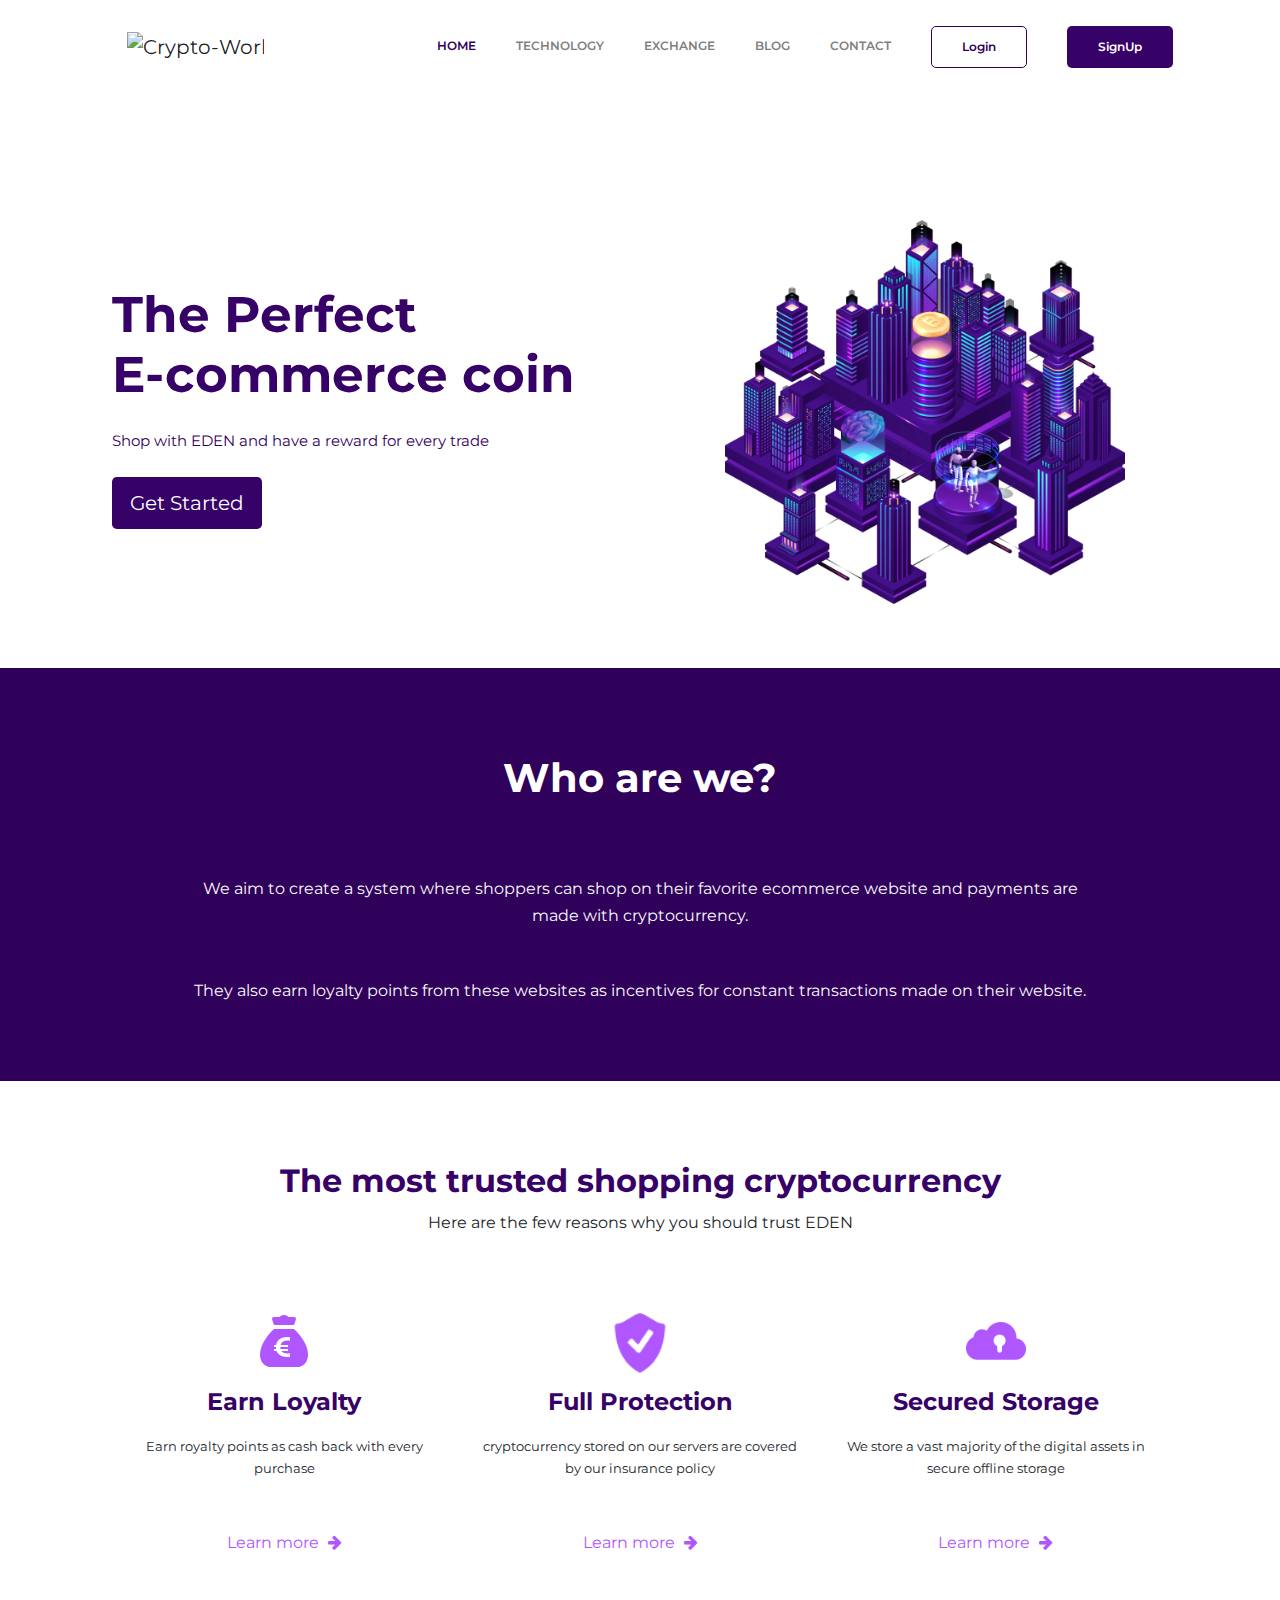
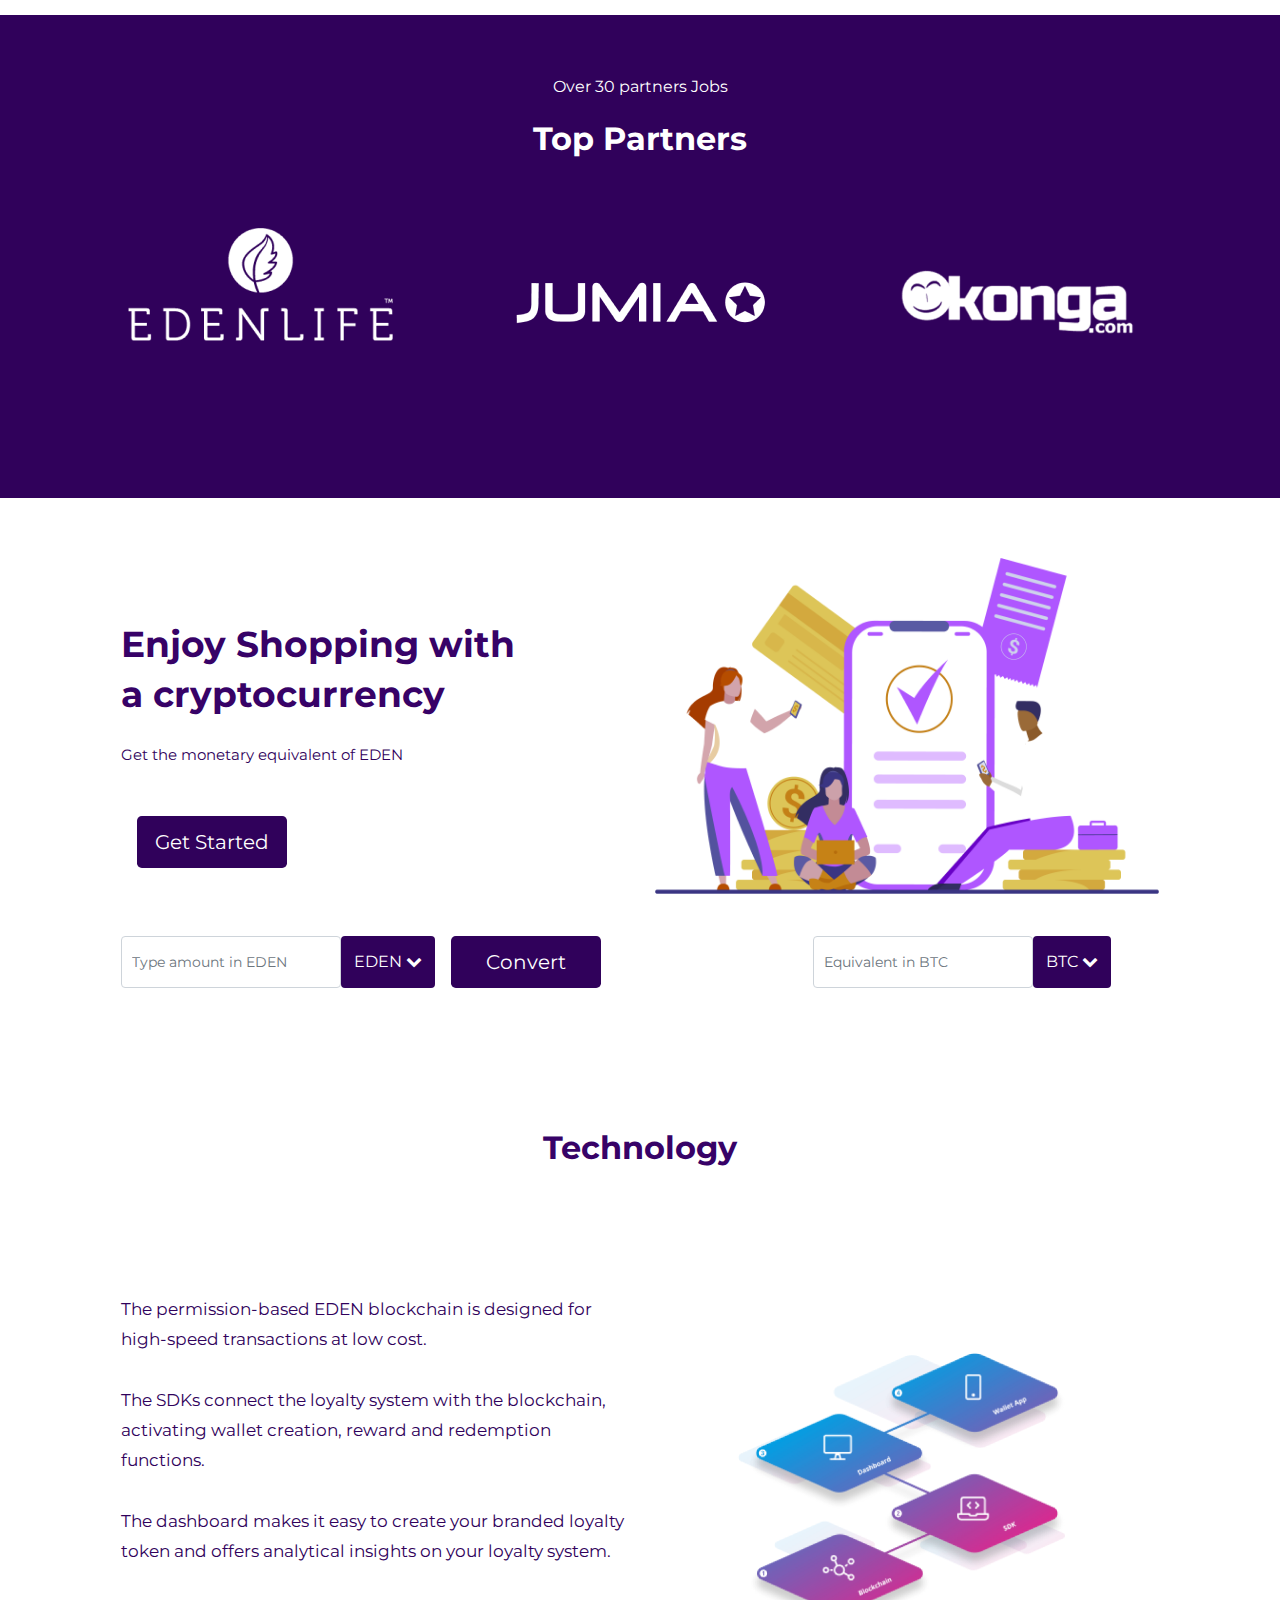
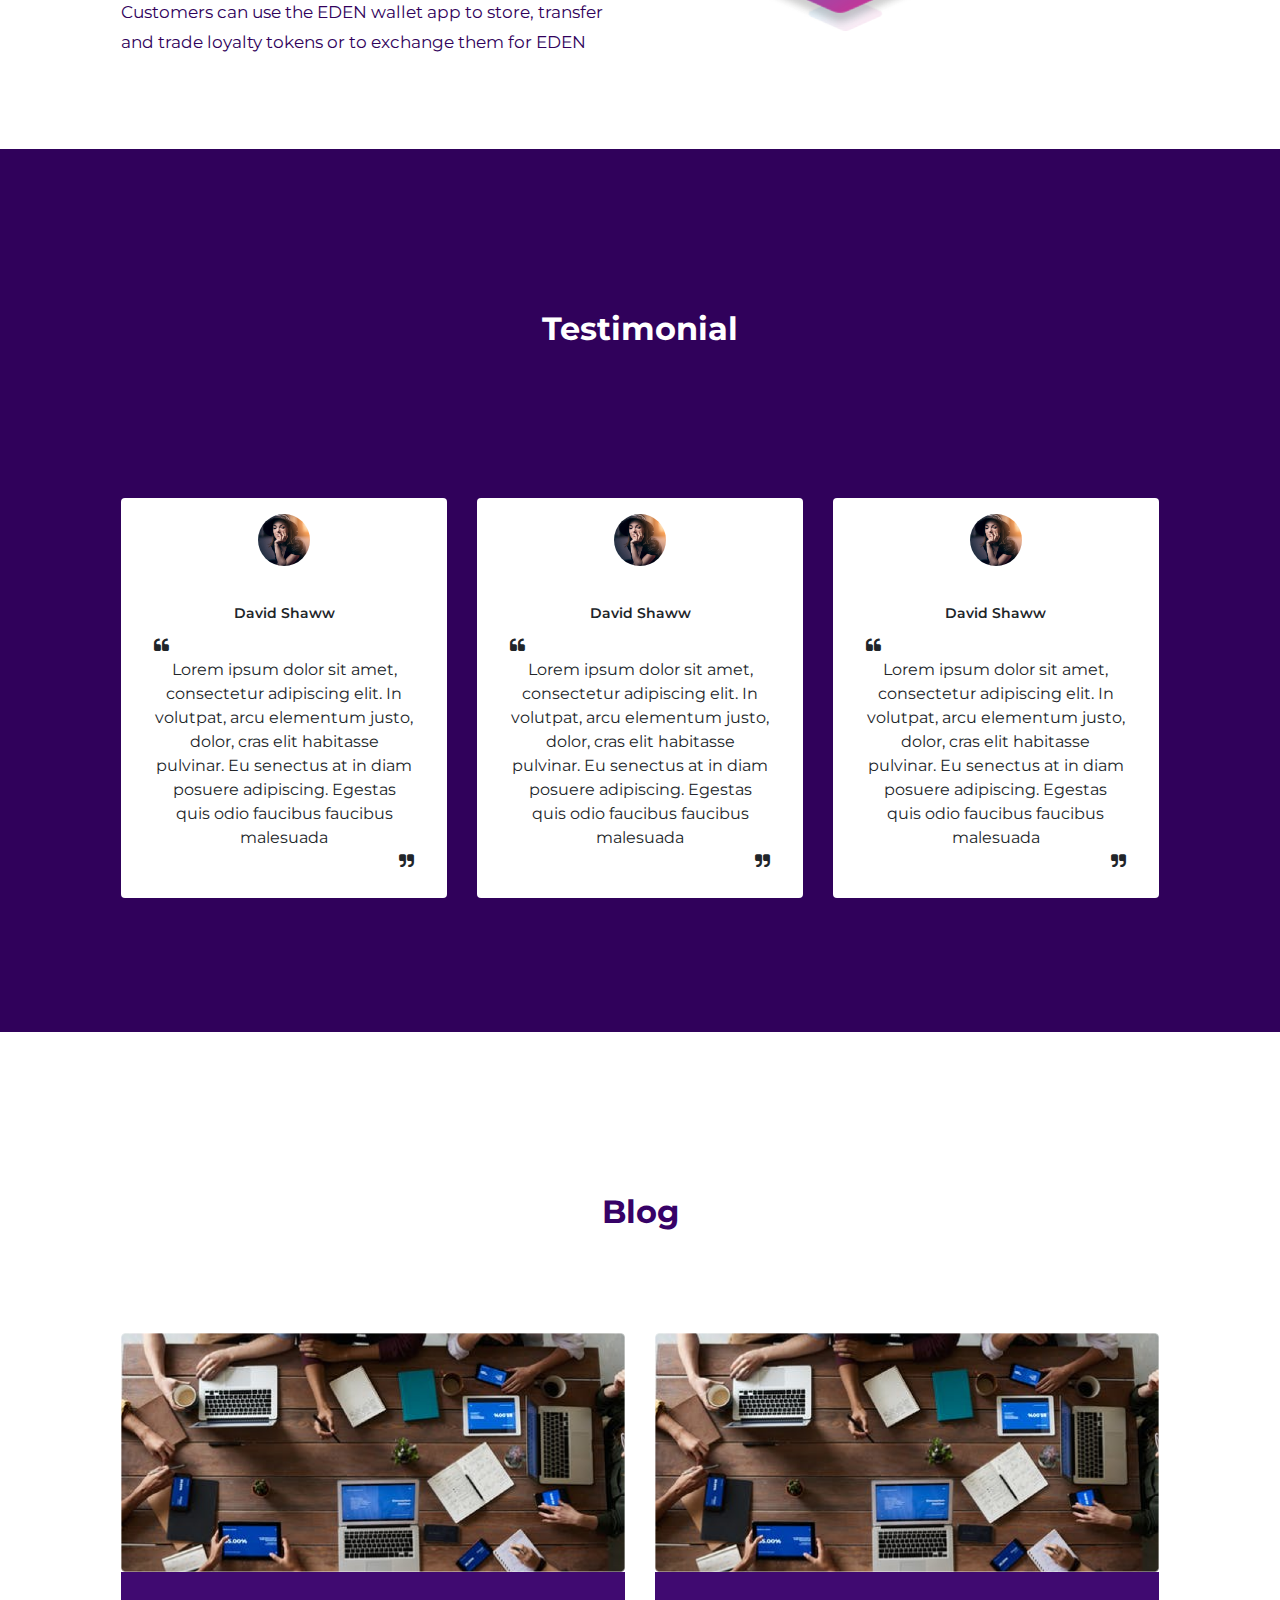
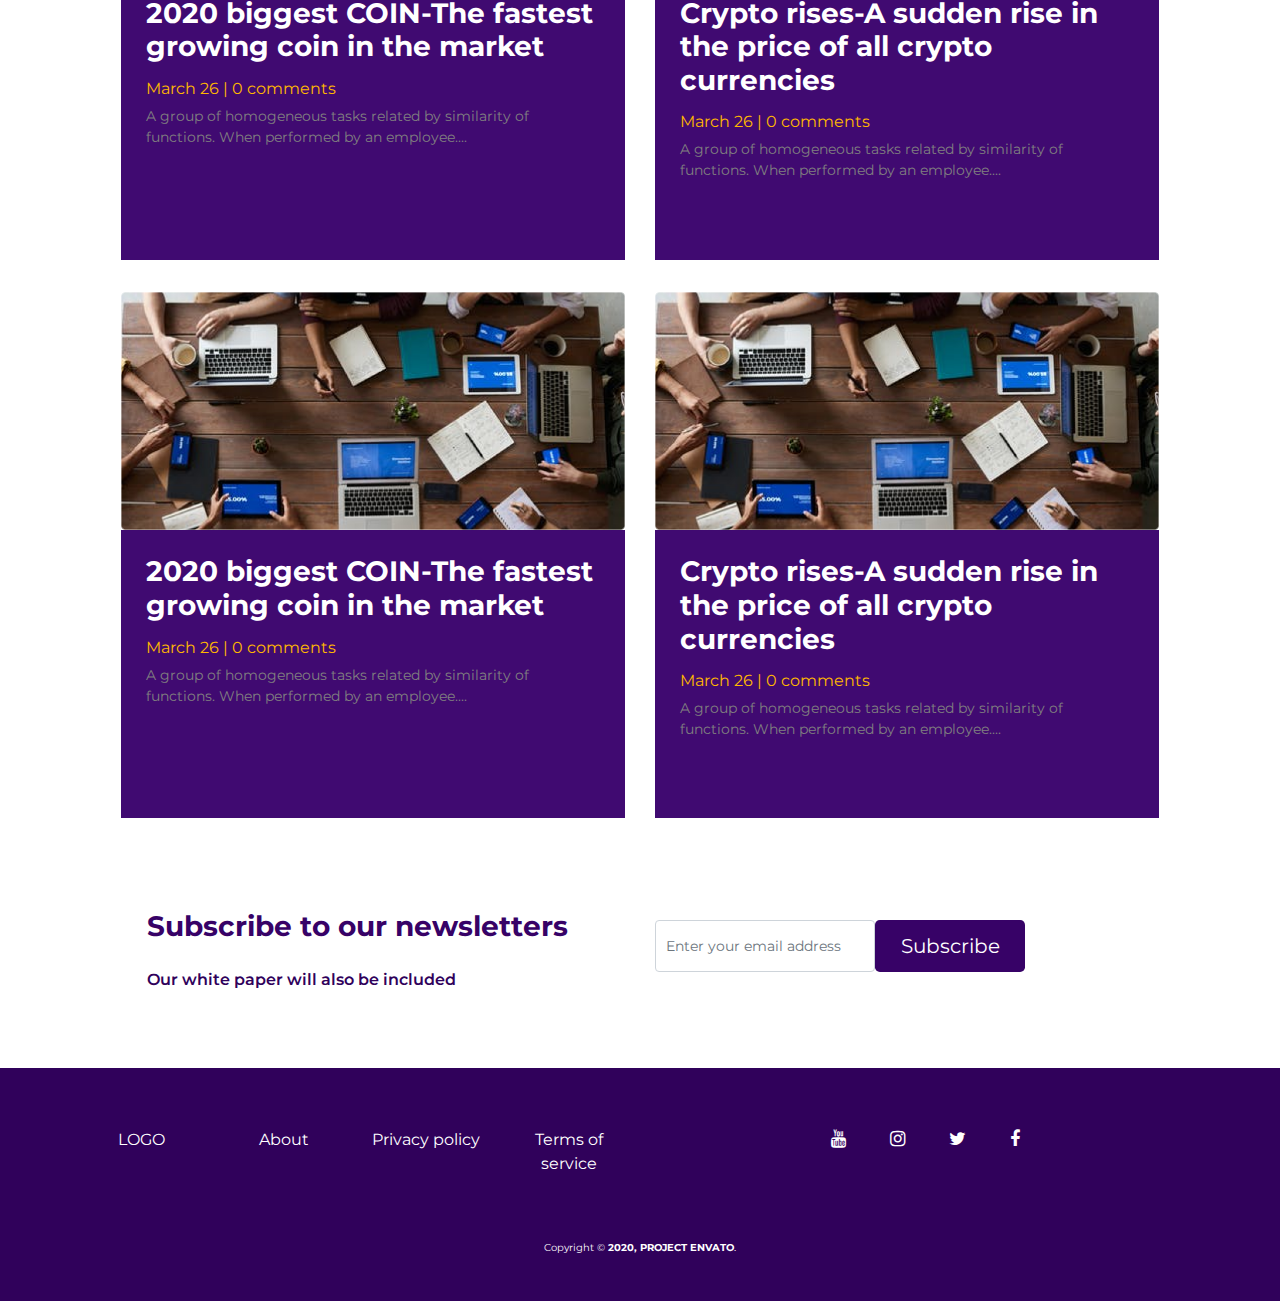
==== index.html @ 87d9cab7 "#landing page added" ====
<!doctype html>
<html class="no-js" lang="">

<head>
    <meta charset="utf-8">
    <title></title>
    <meta name="description" content="">
    <meta name="viewport" content="width=device-width, initial-scale=1">

    <!-- put favicon image in the root folder -->
    <link rel="shortcut icon" href="favicon.ico" type="image/x-icon">

    <!-- fontawesome css link-->
    <link rel="stylesheet" href="https://cdnjs.cloudflare.com/ajax/libs/font-awesome/4.7.0/css/font-awesome.min.css" />

    <link href="https://fonts.googleapis.com/css2?family=Montserrat&display=swap" rel="stylesheet">
    <!-- Boostrap CSS file -->
    <link rel="stylesheet" href="https://stackpath.bootstrapcdn.com/bootstrap/4.5.0/css/bootstrap.min.css">

    <link rel="stylesheet" href="css/landing_page.css">
    <link rel="stylesheet" href="css/normalize.css">
</head>

<body>
    <!--================ Start Header Menu Area =================-->
    <header class="header_area">
        <div class="main_menu">
            <!-- === Navbar section === -->
            <nav class="navbar navbar-expand-lg navbar-light">
                <div class="container">
                    <!-- Brand and toggle get grouped for better mobile display -->
                    <a class="navbar-brand logo_h" href="index.html">
                        <img src="images/Logo.png" alt="Crypto-World">
                    </a>
                    <button class="navbar-toggler" type="button" data-toggle="collapse" data-target="#navbarSupportedContent" aria-controls="navbarSupportedContent" aria-expanded="false" aria-label="Toggle navigation">
                    <span class="icon-bar"></span>
                    <span class="icon-bar"></span>
                    <span class="icon-bar"></span>
                </button>
                    <!-- Collect the nav links, forms, and other content for toggling -->
                    <div class="collapse navbar-collapse offset" id="navbarSupportedContent">
                        <ul class="nav navbar-nav menu_nav ml-auto">
                            <li class="nav-item"><a class="nav-link active" href="index.html">HOME</a></li>
                            <li class="nav-item"><a class="nav-link" href="#">TECHNOLOGY</a></li>
                            <li class="nav-item"><a class="nav-link" href="#">EXCHANGE</a></li>
                            <li class="nav-item"><a class="nav-link" href="#">BLOG</a></li>
                            <li class="nav-item"><a class="nav-link" href="#">CONTACT</a></li>
                            <li class="nav-item"><a href="sign_in.html" class="nav-link btn btn-lg login">Login</a></li>
                            <li class="nav-item"><a href="sign_up.html" class="nav-link btn btn-lg signup">SignUp</a></li>
                        </ul>
                    </div>
                </div>
            </nav>
        </div>
    </header>
    <!--================ End Header Menu Area =================-->

    <!-- Hero Section of the page -->
    <main id="hero">
        <section class="hero_banner_area">
            <div class="banner_inner">
                <div class="container">
                    <div class="row d-flex justify-content-center">
                        <div class="col-md-6 col-sm-12">
                            <div class="banner_content">
                                <h2>
                                    The Perfect<br/> E-commerce coin<br/>
                                </h2>
                                <p>
                                    Shop with EDEN and have a reward for every trade
                                </p>
                                <a class="btn btn-lg primary-btn" href="#">Get Started</a>
                            </div>
                        </div>
                        <div class="col-md-6 col-sm-12">
                            <span class="hero_img"><img src="images/image 1.png" class="img-fluid" alt="Crypto-World"></span>
                        </div>
                    </div>
                </div>
            </div>
        </section>
    </main>

    <!-- About Section of the page -->
    <section class="about-us section_gap">
        <div class="container">
            <div class="row">
                <div class="col-sm-12">
                    <div class="main_title text-center text-light">
                        <h1>Who are we?</h1>
                        <p class="first">We aim to create a system where shoppers can shop on their favorite ecommerce website and payments are made with cryptocurrency.</p>
                        <p>They also earn loyalty points from these websites as incentives for constant transactions made on their website.</p>
                    </div>
                </div>
            </div>
        </div>
    </section>


    <!-- Service Section of the page -->
    <section class="services section_gap">
        <div class="container">
            <div class="row d-flex justify-content-center">
                <div class="col-sm-12">
                    <div class="service_title text-center">
                        <h1>The most trusted shopping cryptocurrency</h1>
                        <p>Here are the few reasons why you should trust EDEN</p>
                    </div>
                </div>
            </div>
            <div class="row text-center">
                <!-- single service -->
                <div class="col-lg-4 col-md-4 col-sm-12">
                    <div class="service-1">
                        <div class="service-thumb">
                            <img class="img-fluid" src="images/icons8_euro_money_60px 1.png" alt="">
                        </div>
                        <div class="service-details">
                            <h4>Earn Loyalty</h4>
                            <p>Earn royalty points as cash back with every purchase</p>
                            <a href="#" class="dt-link">Learn more 
                                <i class="fa fas fa-arrow-right"></i>
                            </a>
                        </div>
                    </div>
                </div>
                <!-- single service -->
                <div class="col-lg-4 col-md-4 col-sm-12">
                    <div class="service-1">
                        <div class="service-thumb">
                            <img class="img-fluid" src="images/icons8_protect_52px 1.png" alt="">
                        </div>
                        <div class="service-details">
                            <h4>Full Protection</h4>
                            <p>cryptocurrency stored on our servers are covered by our insurance policy</p>
                            <a href="#" class="dt-link">Learn more 
                                <i class="fa fas fa-arrow-right"></i>
                            </a>
                        </div>
                    </div>
                </div>
                <!-- single service -->
                <div class="col-lg-4 col-md-4 col-sm-12">
                    <div class="service-1">
                        <div class="service-thumb">
                            <img class="img-fluid" src="images/icons8_secure_cloud_100px 1.png" alt="">
                        </div>
                        <div class="service-details">
                            <h4>Secured Storage</h4>
                            <p>We store a vast majority of the digital assets in secure offline storage</p>
                            <a href="#" class="dt-link">Learn more 
                                <i class="fa fas fa-arrow-right"></i>
                            </a>
                        </div>
                    </div>
                </div>
            </div>
        </div>
    </section>

    <!-- Top partners Section of the page -->
    <section class="top-partners section_gap">
        <div class="container">
            <div class="row d-flex justify-content-center">
                <div class="col-sm-12">
                    <div class="top_partners_title text-center">
                        <p>Over 30 partners Jobs</p>
                        <h1>Top Partners</h1>
                    </div>
                </div>
            </div>
            <div class="row d-flex text-center pt-5">
                <!-- Top partners logo -->
                <div class="col-lg-4 col-md-4 col-sm-12">
                    <div class="top-partners-logo">
                        <div class="partners-thumb">
                            <img class="img-fluid" src="images/eden-life.png" alt="eden-life">
                        </div>
                    </div>
                </div>
                <div class="col-lg-4 col-md-4 col-sm-12">
                    <div class="top-partners-logo jumia">
                        <div class="partners-thumb">
                            <img class="img-fluid" src="images/jumia.png" alt="jumia">
                        </div>
                    </div>
                </div>
                <div class="col-lg-4 col-md-4 col-sm-12 text-center">
                    <div class="top-partners-logo">
                        <div class="partners-thumb">
                            <img class="img-fluid" src="images/konga.png" alt="konga">
                        </div>
                    </div>
                </div>
            </div>
        </div>
    </section>

    <!-- Exchange Section of the page -->
    <section class="exchange section_gap">
        <div class="container">
            <div class="row">
                <div class="col-md-6 col-sm-12">
                    <div class="exchange-info">
                        <h2>
                            Enjoy Shopping with<br/> a cryptocurrency<br/>
                        </h2>
                        <p>
                            Get the monetary equivalent of EDEN
                        </p>
                        <a class="btn btn-lg primary-btn" href="#">Get Started</a>
                    </div>
                </div>
                <div class="col-md-6 col-sm-12">
                    <span class="exchange_img"><img src="images/exchange.png" class="img-fluid" alt="Crypto-World"></span>
                </div>
                <div class="col-sm-12">
                    <form target="_blank" novalidate="true" action="#" method="get" class="form-inline">
                        <div class="d-flex flex-row col-lg-8 col-md-7 col-sm-12">
                            <input class="form-control" name="text" placeholder="Type amount in EDEN" required="required" type="text">
                            <button class="click-btn btn btn-default"><span class="lnr lnr-location" aria-hidden="true"> EDEN
                                <i class="fa fas fas fa-chevron-down"></i>
                            </span></button>
                            <a href="#" class="btn btn-lg primary-btn">Convert </a>
                        </div>
                        <div class="d-flex flex-row col-lg-4 col-md-3 col-sm-12">
                            <input class="form-control" name="text" placeholder="Equivalent in BTC" required="required" type="text">
                            <button class="click-btn btn btn-default"><span class="lnr lnr-location" aria-hidden="true"> BTC
                                <i class="fa fas fas fa-chevron-down"></i>
                            </span></button>
                        </div>
                    </form>
                </div>
            </div>
        </div>
    </section>

    <!-- Technology Section of the page -->
    <section class="technology section_gap">
        <div class="container">
            <div class="row align-items-center justify-content-center">
                <div class="col-sm-12">
                    <div class="text-center text-light">
                        <h1>Technology</h1>
                    </div>
                </div>
                <div class="col-md-6 col-sm-12">
                    <div class="left">
                        <div class="technology-list">
                            <p>The permission-based EDEN blockchain is designed for high-speed transactions at low cost.
                            </p>
                        </div>
                        <div class="technology-list">
                            <p>The SDKs connect the loyalty system with the blockchain, activating wallet creation, reward and redemption functions.
                            </p>
                        </div>
                        <div class="technology-list">
                            <p>The dashboard makes it easy to create your branded loyalty token and offers analytical insights on your loyalty system.
                            </p>
                        </div>
                        <div class="technology-list">
                            <p>Customers can use the EDEN wallet app to store, transfer and trade loyalty tokens or to exchange them for EDEN
                            </p>
                        </div>
                    </div>
                </div>

                <div class="col-md-6 col-sm-12">
                    <div class="right-image">
                        <div class="s-img"><img class="img-fluid" src="images/technology.png" alt=""></div>
                    </div>
                </div>
            </div>
    </section>

    <!-- Testimonial Section of the page -->
    <section class="testimonial section_gap">
        <div class="container">
            <div class="row justify-content-center">
                <div class="col-sm-12">
                    <div class="text-center text-light">
                        <h1>Testimonial</h1>
                    </div>
                </div>
            </div>
            <div class="row justify-content-center">
                <!-- Testimonial -->
                <div class="col-lg-4 col-md-4 col-sm-12">
                    <div class="testimonial-1 rounded">
                        <div class="tes-thumb">
                            <img src="images/testimonial.jpg" class="img-fluid rounded-circle" alt="">
                        </div>
                        <div class="tes-details">
                            <div class="tes-meta text-center">
                                <span>David Shaww</span>
                            </div>
                            <span class="comit"><i class="fa fa-quote-left"></i></span>
                            <p class="text-center">Lorem ipsum dolor sit amet, consectetur adipiscing elit. In volutpat, arcu elementum justo, dolor, cras elit habitasse pulvinar. Eu senectus at in diam posuere adipiscing. Egestas quis odio faucibus faucibus malesuada</p>
                            <span class="comit float-right"><i class="fa fa-quote-right"></i></span>
                        </div>
                    </div>
                </div>
                <!-- Testimonial -->
                <div class="col-lg-4 col-md-4 col-sm-12">
                    <div class="testimonial-1 rounded">
                        <div class="tes-thumb">
                            <img src="images/testimonial.jpg" class="img-fluid rounded-circle" alt="">
                        </div>
                        <div class="tes-details">
                            <div class="tes-meta text-center">
                                <span>David Shaww</span>
                            </div>
                            <span class="comit"><i class="fa fa-quote-left"></i></span>
                            <p class="text-center">Lorem ipsum dolor sit amet, consectetur adipiscing elit. In volutpat, arcu elementum justo, dolor, cras elit habitasse pulvinar. Eu senectus at in diam posuere adipiscing. Egestas quis odio faucibus faucibus malesuada</p>
                            <span class="comit float-right"><i class="fa fa-quote-right"></i></span>
                        </div>
                    </div>
                </div>
                <!-- Testimonial -->
                <div class="col-lg-4 col-md-4 col-sm-12">
                    <div class="testimonial-1 rounded">
                        <div class="tes-thumb">
                            <img src="images/testimonial.jpg" class="img-fluid rounded-circle" alt="">
                        </div>
                        <div class="tes-details">
                            <div class="tes-meta text-center">
                                <span>David Shaww</span>
                            </div>
                            <span class="comit"><i class="fa fa-quote-left"></i></span>
                            <p class="text-center">Lorem ipsum dolor sit amet, consectetur adipiscing elit. In volutpat, arcu elementum justo, dolor, cras elit habitasse pulvinar. Eu senectus at in diam posuere adipiscing. Egestas quis odio faucibus faucibus malesuada</p>
                            <span class="comit float-right"><i class="fa fa-quote-right"></i></span>
                        </div>
                    </div>
                </div>
            </div>
        </div>
    </section>

    <!-- Blog Section of the page -->
    <section class="section_gap blog_area">
        <div class="container">
            <div class="row justify-content-center">
                <div class="col-sm-12">
                    <div class="blog_title text-center">
                        <h1>Blog</h1>
                    </div>
                </div>
            </div>
            <div class="row justify-content-center">
                <!-- single-blog -->
                <div class="col-md-6 col-sm-12">
                    <div class="single-blog">
                        <div class="blog-thumb">
                            <img class="img-fluid" src="images/blog.png" alt="Blog">
                        </div>
                        <div class="blog-details">
                            <h3><a href="#">2020 biggest COIN-The fastest growing coin in the market</a></h3>
                            <div class="blog-meta">
                                <span>March 26 | 0 comments</span>
                            </div>
                            <p>A group of homogeneous tasks related by similarity of functions. When performed by an employee.... </p>
                        </div>
                    </div>
                </div>
                <!-- single-blog -->
                <div class="col-md-6 col-sm-12">
                    <div class="single-blog">
                        <div class="blog-thumb">
                            <img class="img-fluid" src="images/blog.png" alt="">
                        </div>
                        <div class="blog-details">
                            <h3><a href="#">Crypto rises-A sudden rise in the price of all crypto currencies</a></h3>
                            <div class="blog-meta">
                                <span>March 26 | 0 comments</span>
                            </div>
                            <p>A group of homogeneous tasks related by similarity of functions. When performed by an employee.... </p>
                        </div>
                    </div>
                </div>

                <!-- single-blog -->
                <div class="col-md-6 col-sm-12">
                    <div class="single-blog">
                        <div class="blog-thumb">
                            <img class="img-fluid" src="images/blog.png" alt="">
                        </div>
                        <div class="blog-details">
                            <h3><a href="#">2020 biggest COIN-The fastest growing coin in the market</a></h3>
                            <div class="blog-meta">
                                <span>March 26 | 0 comments</span>
                            </div>
                            <p>A group of homogeneous tasks related by similarity of functions. When performed by an employee.... </p>
                        </div>
                    </div>
                </div>
                <!-- single-blog -->
                <div class="col-md-6 col-sm-12">
                    <div class="single-blog">
                        <div class="blog-thumb">
                            <img class="img-fluid" src="images/blog.png" alt="">
                        </div>
                        <div class="blog-details">
                            <h3><a href="#">Crypto rises-A sudden rise in the price of all crypto currencies</a></h3>
                            <div class="blog-meta">
                                <span>March 26 | 0 comments</span>
                            </div>
                            <p>A group of homogeneous tasks related by similarity of functions. When performed by an employee.... </p>
                        </div>
                    </div>
                </div>
            </div>
        </div>
    </section>

    <!-- Newsletter Section of the page -->
    <section class="news-letter">
        <div class="container">
            <div class="row">
                <div class="col-md-6 col-sm-12">
                    <h3>Subscribe to our newsletters</h3>
                    <p class="wh-paper">Our white paper will also be included</p>
                </div>
                <div class="col-md-6 col-sm-12">
                    <form target="_blank" novalidate="true" class="form-inline" action="#" method="get" class="form-inline">
                        <div class="d-flex flex-row form-line col-sm-12">
                            <input class="form-control" name="EMAIL" placeholder="Enter your email address" required="required" type="email">
                            <button class="click-btn btn btn-lg primary-btn"> Subscribe </button>
                        </div>
                    </form>
                </div>
            </div>
        </div>
    </section>

    <!--================  start footer Area =================-->
    <footer class="footer-area">
        <div class="footer_top section_gap">
            <div class="footer_link">
                <div class="container">
                    <div class="row">
                        <div class="col-lg-6 col-md-6 text-center">
                            <div class="row">
                                <div class="col-lg-3 col-md-3 col-sm-3">
                                    <p><a href="#">LOGO</a>
                                        <p>
                                </div>
                                <div class="col-lg-3 col-md-3 col-sm-3">
                                    <p><a href="#">About</a></<p>
                                </div>
                                <div class="col-lg-3 col-md-3 col-sm-3">
                                    <p><a href="#">Privacy policy</a>
                                        <p>
                                </div>
                                <div class="col-lg-3 col-md-3 col-sm-3">
                                    <p><a href="#">Terms of service</a></p>
                                </div>
                            </div>
                        </div>
                        <div class="col-lg-6 col-md-6 text-center">
                            <div class="social-icons">
                                <a href="#"><i class="fa fab fa-youtube"></i></a>
                                <a href="#"><i class="fa fab fa-instagram"></i></a>
                                <a href="#"><i class="fa fab fa-twitter"></i></a>
                                <a href="#"><i class="fa fab fa-facebook"></i></a>
                            </div>
                        </div>
                        <div class="col-sm-12 text-center pt-5">
                            <div class="copyright-box">
                                <p class="copyright">
                                    Copyright &copy; <strong>2020, PROJECT ENVATO</strong>.
                                </p>
                            </div>
                        </div>
                    </div>
                </div>
            </div>
        </div>
    </footer>
    <!--================ End footer Area =================-->

    <!-- Javascript Library -->
    <script src="https://stackpath.bootstrapcdn.com/bootstrap/4.5.0/js/bootstrap.min.js"></script>
    <script src="https://stackpath.bootstrapcdn.com/bootstrap/4.5.0/js/bootstrap.bundle.min.js"></script>

    <!-- jquery File -->
    <script src="https://cdnjs.cloudflare.com/ajax/libs/jquery/3.5.1/jquery.min.js"></script>

    <!-- <script src="js/main.js"></script> -->

</body>

</html>
---- css/landing_page.css ----
/* ==== 
    LANDING PAGE STYLES 
=== */

* {
    margin: 0;
    padding: 0;
}

body {
    font-family: "Montserrat", sans-serif;
}

a {
    text-decoration: none;
    transition: all 0.3s ease-in-out;
}

a:hover,
a:focus {
    text-decoration: none;
    outline: none;
    color: #fff;
}

h1,
h2,
h3,
h4,
h5,
h6 {
    font-weight: 700;
    color: #370267;
}

.section_gap {
    padding: 60px 0;
}


/* ==== BUTTON === */

.primary-btn {
    background: #370267;
    color: #fff;
    width: 150px;
    padding: 10px 0;
}

.signup {
    background: #370267;
    color: #fff;
}


/* ==== NAVBAR === */

.header_area {
    position: relative;
    width: 100%;
    z-index: 999999;
    transition: background 0.4s, all 0.3s linear;
}

.header_area .navbar {
    background: transparent;
    padding-top: 2%;
    border: 0px;
    border-radius: 0px;
}

.header_area .navbar .nav .nav-item {
    margin-right: 40px;
}

.header_area .navbar .nav .nav-item .nav-link {
    font: 600 12px/40px "Montserrat", sans-serif;
    color: #808080;
    padding: 0px;
    display: inline-block;
}

.header_area .navbar .nav .nav-item .nav-link:hover {
    color: #30015b;
}

.header_area .navbar .nav .nav-item a.active {
    color: #30015b;
}

.logo_h {
    padding-left: 20px;
    width: 10%;
    height: 10%;
}

.navbar-brand img {
    width: 100%;
    height: 100%;
}

.header_area .navbar .nav .nav-item:last-child {
    margin: 0;
}

.header_area .navbar .nav .nav-item .nav-link:after {
    display: none;
}

.navbar .container {
    padding-left: 3%;
    padding-right: 3%;
}

.header_area .navbar .nav-item .btn {
    border-radius: 5px;
    padding: 0 30px !important;
    color: #fff !important;
}

.header_area .navbar .nav-item .login {
    background-color: #fff;
    border: 1px solid #30015b;
    color: #30015b !important;
}


/* ==== HERO SECTION ===== */

.hero_banner_area {
    margin-top: 5%;
    padding: 5% 0;
}

.banner_content {
    padding-top: 15%;
    padding-left: 5%;
}

.banner_content h2 {
    font-size: 50px;
    line-height: 60px;
}

.banner_content p {
    color: #30015b;
    font-size: 15px;
    max-width: 500px;
    margin: 25px 0;
}

.hero_img {
    padding-top: 3%;
    display: block;
    width: 400px;
    height: 400px;
    margin: auto;
}

.hero_img img {
    width: 100%;
    height: 100%;
}


/* ==== ABOUT US SECTION ===== */

.about-us {
    background-color: #30015b;
    padding-left: 13%;
    padding-right: 13%;
}

.about-us .main_title h1 {
    color: #fff;
    font-size: 40px;
    padding-bottom: 5%;
}

.about-us p {
    font-size: 16px;
    line-height: 1.7;
}

.about-us .first {
    margin-bottom: 3rem !important;
}


/* ==== SERVICE SECTION ===== */

.services .container {
    padding: 0 4%;
}

.service_title {
    padding-bottom: 6%;
}

.service_title h1 {
    margin-bottom: 1%;
}

.service-details h4 {
    padding-bottom: 10px;
}

.service-thumb {
    margin-bottom: 15px;
}

.service-details p {
    font-size: 13px;
    line-height: 1.7;
    padding-bottom: 5%;
    height: 5rem;
}

.dt-link {
    color: #af56ff;
}

.fa-arrow-right {
    padding-left: 5px;
}


/* ==== TOP PARTNERS SECTION ===== */

.top-partners {
    background-color: #30015b;
    padding-bottom: 10%;
}

.top-partners p,
.top-partners h1 {
    color: #fff !important;
}

.jumia {
    margin-top: 3rem;
}


/* ==== EXCHANGE INFO SECTION ===== */

.exchange .container {
    padding: 0 4%;
}

.exchange-info {
    padding-top: 12%;
}

.exchange-info h2 {
    font-size: 36px;
    line-height: 50px;
}

.exchange-info p {
    color: #30015b;
    font-size: 15px;
    padding-bottom: 5%;
    margin: 25px 0;
}

.exchange-rate {
    margin-top: 10%;
}

.form-control {
    padding: 10px;
    font-size: 14px;
}

.exchange .d-flex {
    padding: 0;
    padding-top: 2rem;
}

.exchange .btn {
    color: #fff;
    background: #30015b;
}

.exchange .primary-btn {
    margin-left: 1rem;
    margin-right: 1rem;
}

.form-control {
    padding: 25px 10px;
}


/* ==== TECHNOLOGY SECTION ===== */

.technology h1 {
    font-weight: bold;
    padding-bottom: 5rem;
}

.technology .container {
    padding: 0 4%;
}

.technology .left {
    padding-top: 5%;
}

.technology .technology-list {
    padding-bottom: 3%;
    color: #30015b;
    font-size: 17px;
    line-height: 30px;
}

.s-img {
    padding-top: 5%;
    width: 70%;
    height: 70%;
    margin: auto;
}


/* ==== TESTIMONIAL SECTION ===== */

.testimonial {
    background-color: #30015b;
}

.testimonial .container {
    padding: 0 4% 5%;
}

.testimonial h1 {
    color: #fff;
    padding-top: 5rem;
    padding-bottom: 8rem;
}

.testimonial-1 {
    background-color: #fff;
    height: 25rem;
    padding: 5% 10%;
    margin-bottom: 3%;
}

.testimonial-1 .tes-details .tes-meta {
    font-weight: 600;
    font-size: 14px;
    margin-bottom: 10px;
}

.testimonial-1 .tes-thumb {
    width: 20%;
    height: 20%;
    margin: auto;
    display: block;
    margin-bottom: 6%;
}

.tes-details p {
    margin: 0;
}


/* ====BLOG SECTION ===== */

.blog_area h1 {
    font-weight: bold;
    padding-top: 5rem;
    padding-bottom: 5rem;
}

.blog_area .container {
    padding: 0 4%;
}

.blog_area .col-md-6 {
    margin-bottom: 3%;
}

.single-blog .blog-details {
    height: 18rem;
    background-color: #400a71;
}

.blog-details h3 a {
    color: #fff;
}

.blog-meta {
    padding: 5px 0;
    color: #ffb800;
}

.blog-details {
    padding: 5%;
}

.blog-details p {
    color: #808080;
    font-size: 14px;
}


/* ====NEWSLETTER SECTION ===== */

.wh-paper {
    color: #30015b;
    font-weight: 600;
    padding-top: 1rem;
}

.news-letter .container {
    padding: 0 6%;
}

.news-letter .primary-btn {
    padding: 10px;
}

.d-flex {
    padding: 0;
}

.form-inline {
    padding-top: 10px;
}


/* ====footer SECTION ===== */

.footer_top {
    margin-top: 60px;
    background-color: #30015b;
    padding-bottom: 30px !important;
}

.footer_link {
    color: #fff;
}

.footer_link p a {
    color: #fff;
}

.footer_link .social-icons a:not(:last-child) {
    padding-right: 40px;
}

.footer_link .social-icons a i {
    color: #fff;
    font-size: 18px;
}

.footer_link .social-icons a i:hover {
    color: #f13d80;
}

.footer_link a:hover {
    color: #f13d80;
}

.copyright {
    font-size: 10px;
}


/* MEDIA QUERIES */

@media (min-width: 768px) and (max-width: 987px) {
    .banner_content {
        padding: 0;
        text-align: center;
        margin-bottom: 2rem;
    }
    .banner_content h2 {
        padding-top: 1rem;
        font-size: 36px;
        line-height: 40px;
    }
    .hero_img {
        padding: 0;
        display: block;
        width: 300px;
        height: 300px;
        margin: auto;
    }
    .testimonial h1 {
        padding: 3rem 0 5rem;
    }
    .exchange-info h2 {
        font-size: 29px;
        line-height: 40px;
    }
    .service-details p {
        padding: 0;
        height: 5rem;
    }
    .container {
        padding: 0 !important;
    }
    .service-thumb {
        margin-top: 10px;
    }
    .news-letter h3 {
        font-size: 20px;
    }
    .s-img {
        padding: 0;
        width: 100%;
        height: 100%;
    }
}

@media (max-width: 767px) {
    .section_gap {
        padding: 50px 0;
    }
    .banner_content h2,
    .about-us .main_title h1,
    .technology h2,
    .service_title h1,
    .top-partners h1,
    .exchange-info h2 {
        font-size: 25px;
    }
    .banner_content {
        padding-top: 0;
    }
    .exchange-info {
        padding-top: 0;
        padding-bottom: 15px;
    }
    .exchange-info p {
        margin: 0;
    }
    .about-us p {
        font-size: 14px;
        line-height: 1.7;
    }
    .exchange-info,
    .banner_content {
        text-align: center;
    }
    .technology .left {
        padding: 0 10px;
    }
    .technology h1 {
        padding-bottom: 2.5rem;
    }
    .technology-list p {
        text-align: center;
    }
    .news-letter .primary-btn {
        margin-left: 0.7rem;
    }
    .right-image {
        display: none;
    }
    .service-details p {
        padding: 0;
        height: 3rem;
    }
    .single-blog {
        padding: 0 10px;
    }
    .testimonial-1 .tes-details .tes-meta {
        padding-top: 1rem;
    }
    .testimonial h1 {
        padding: 0;
        padding-bottom: 3rem;
    }
    .blog_area h1 {
        padding: 3rem 0;
    }
    .news-letter {
        text-align: center;
    }
    .social-icons {
        padding-top: 1.5rem;
    }
}

@media (max-width: 450px) {
    .hero_img {
        display: none;
    }
    .banner_content {
        margin-bottom: 2rem;
    }
}
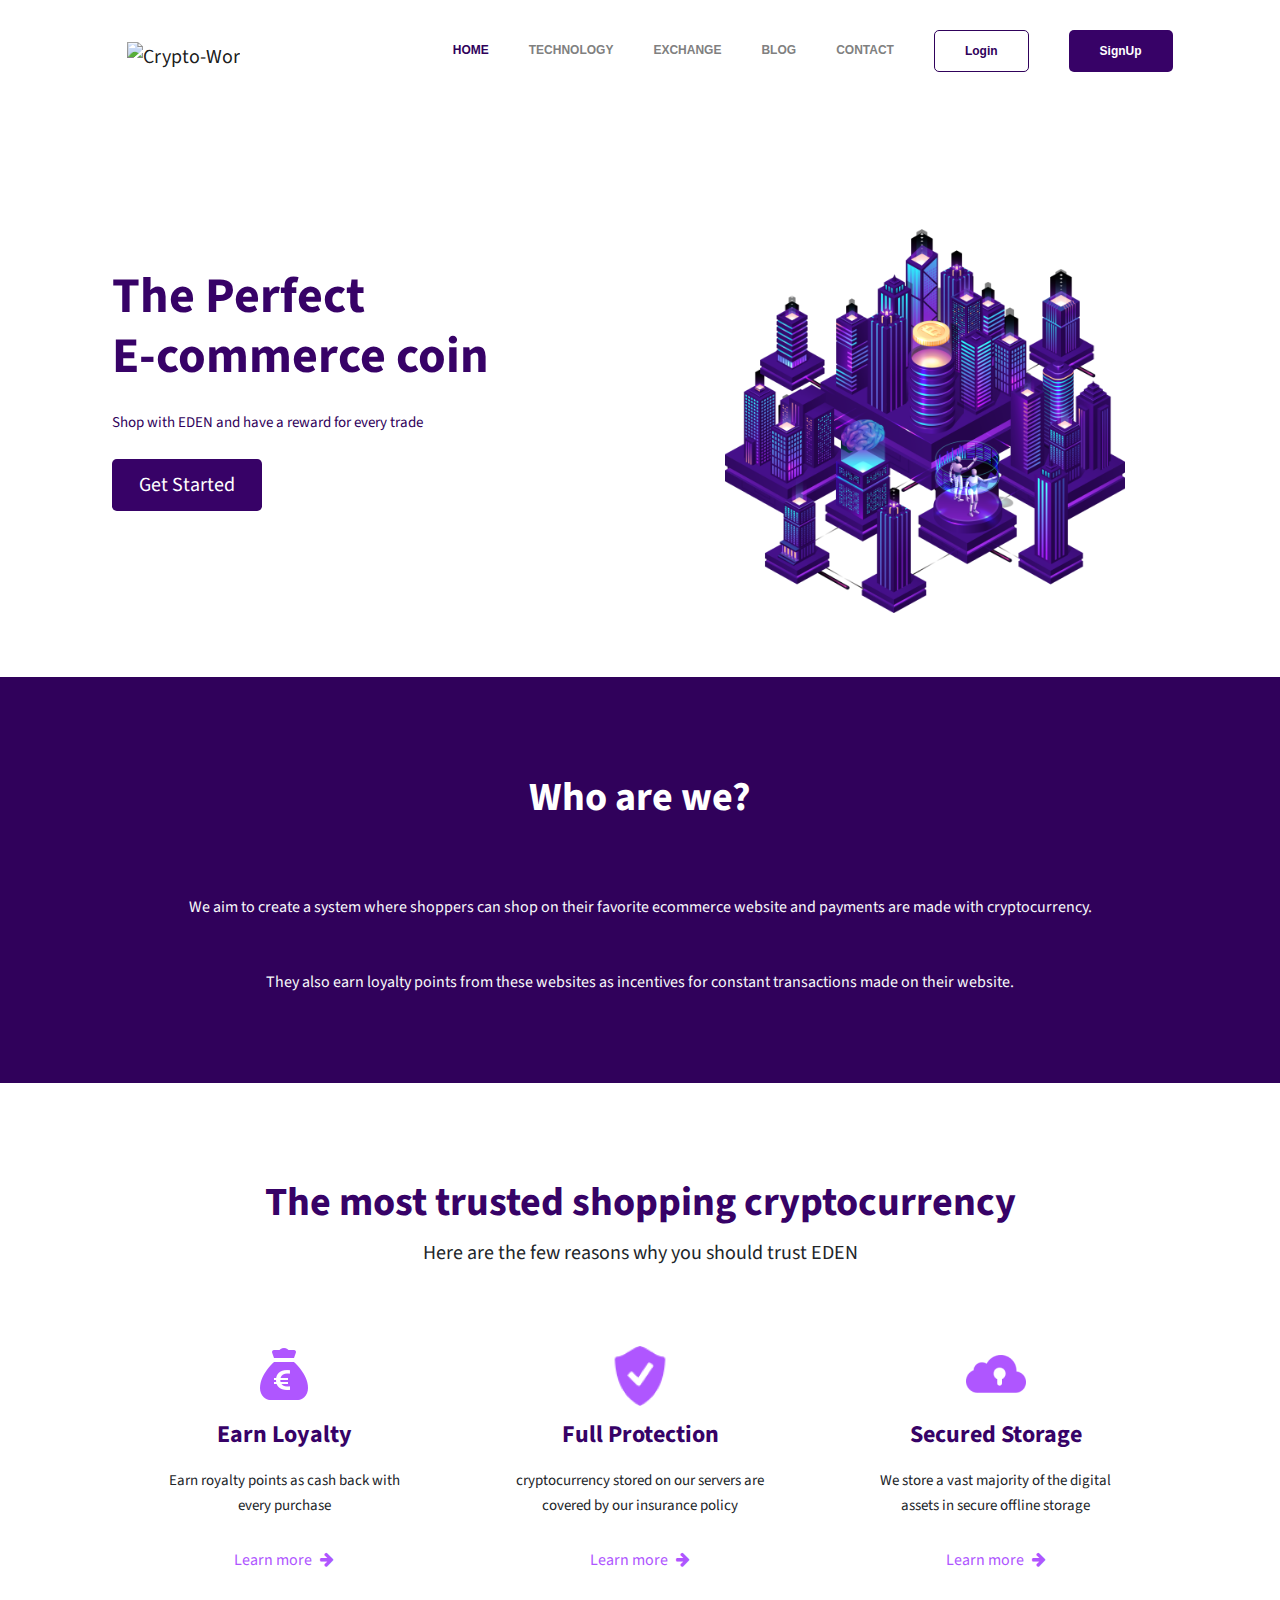
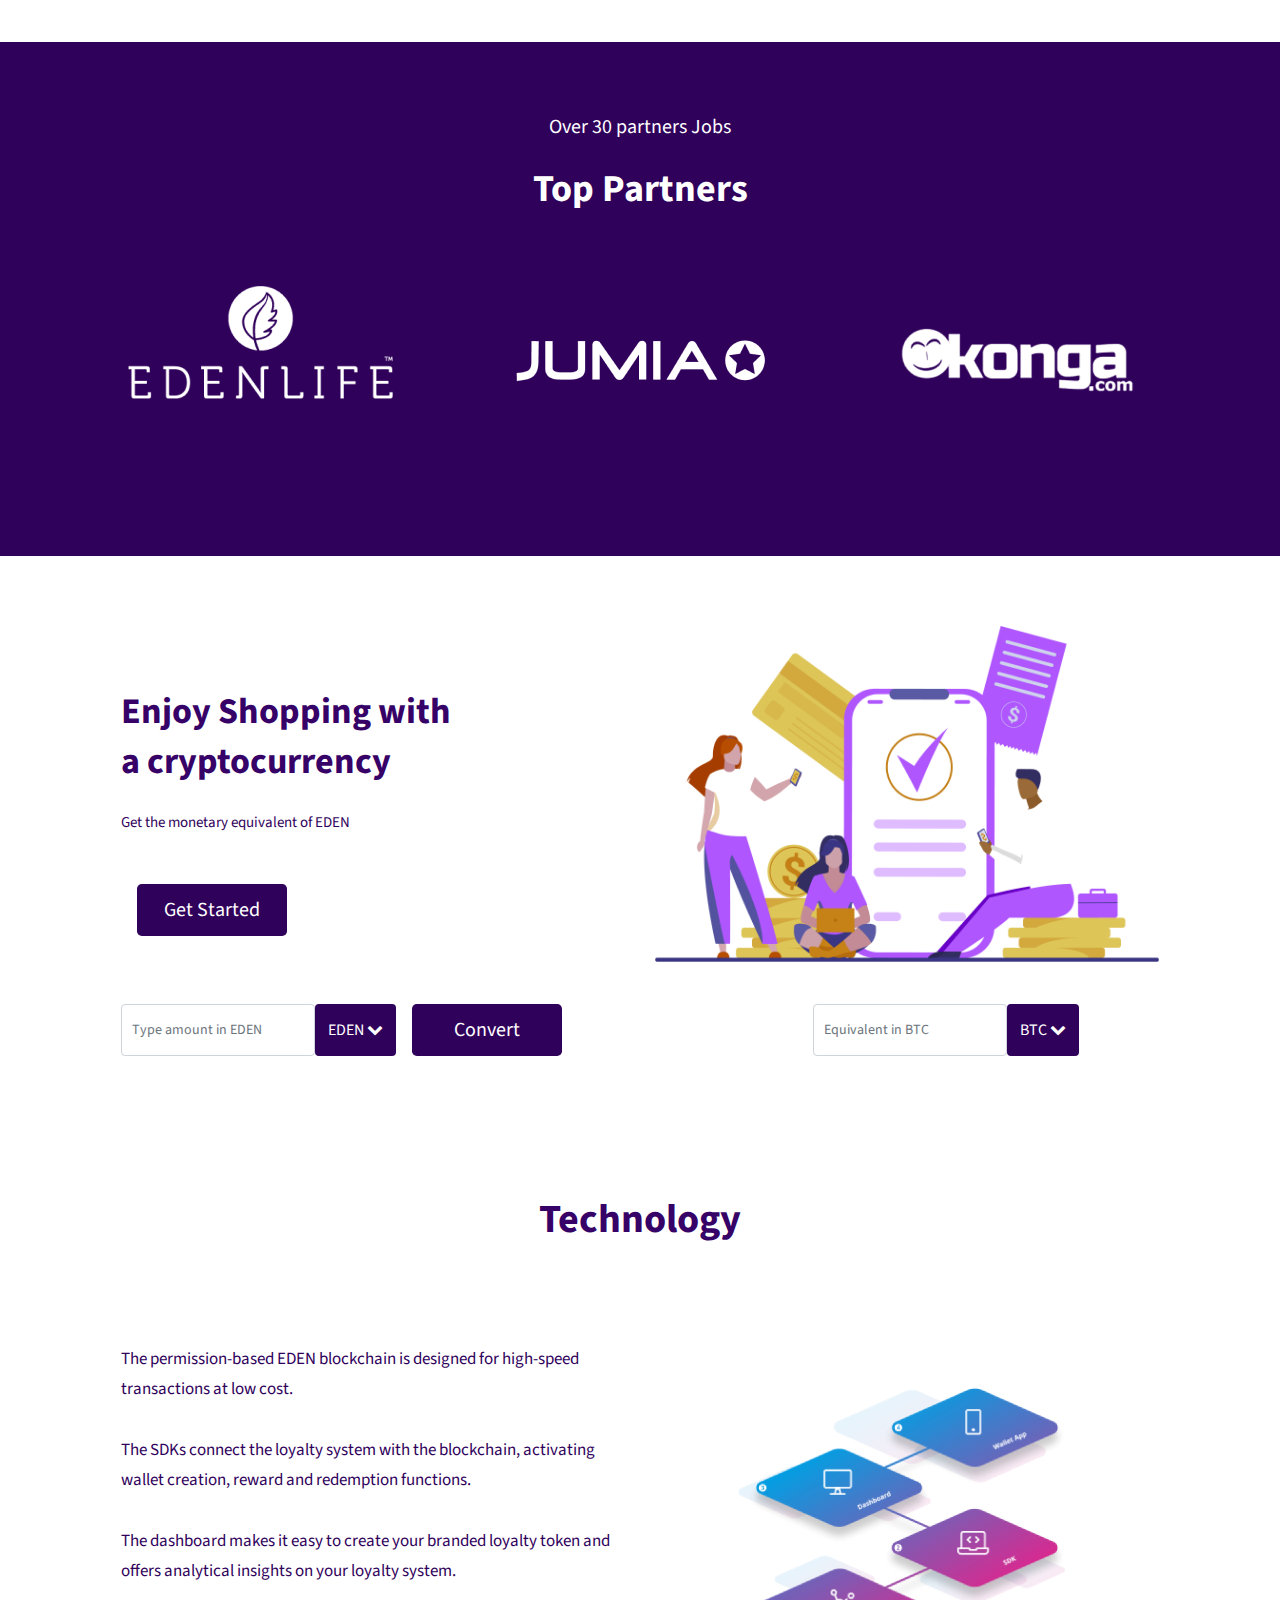
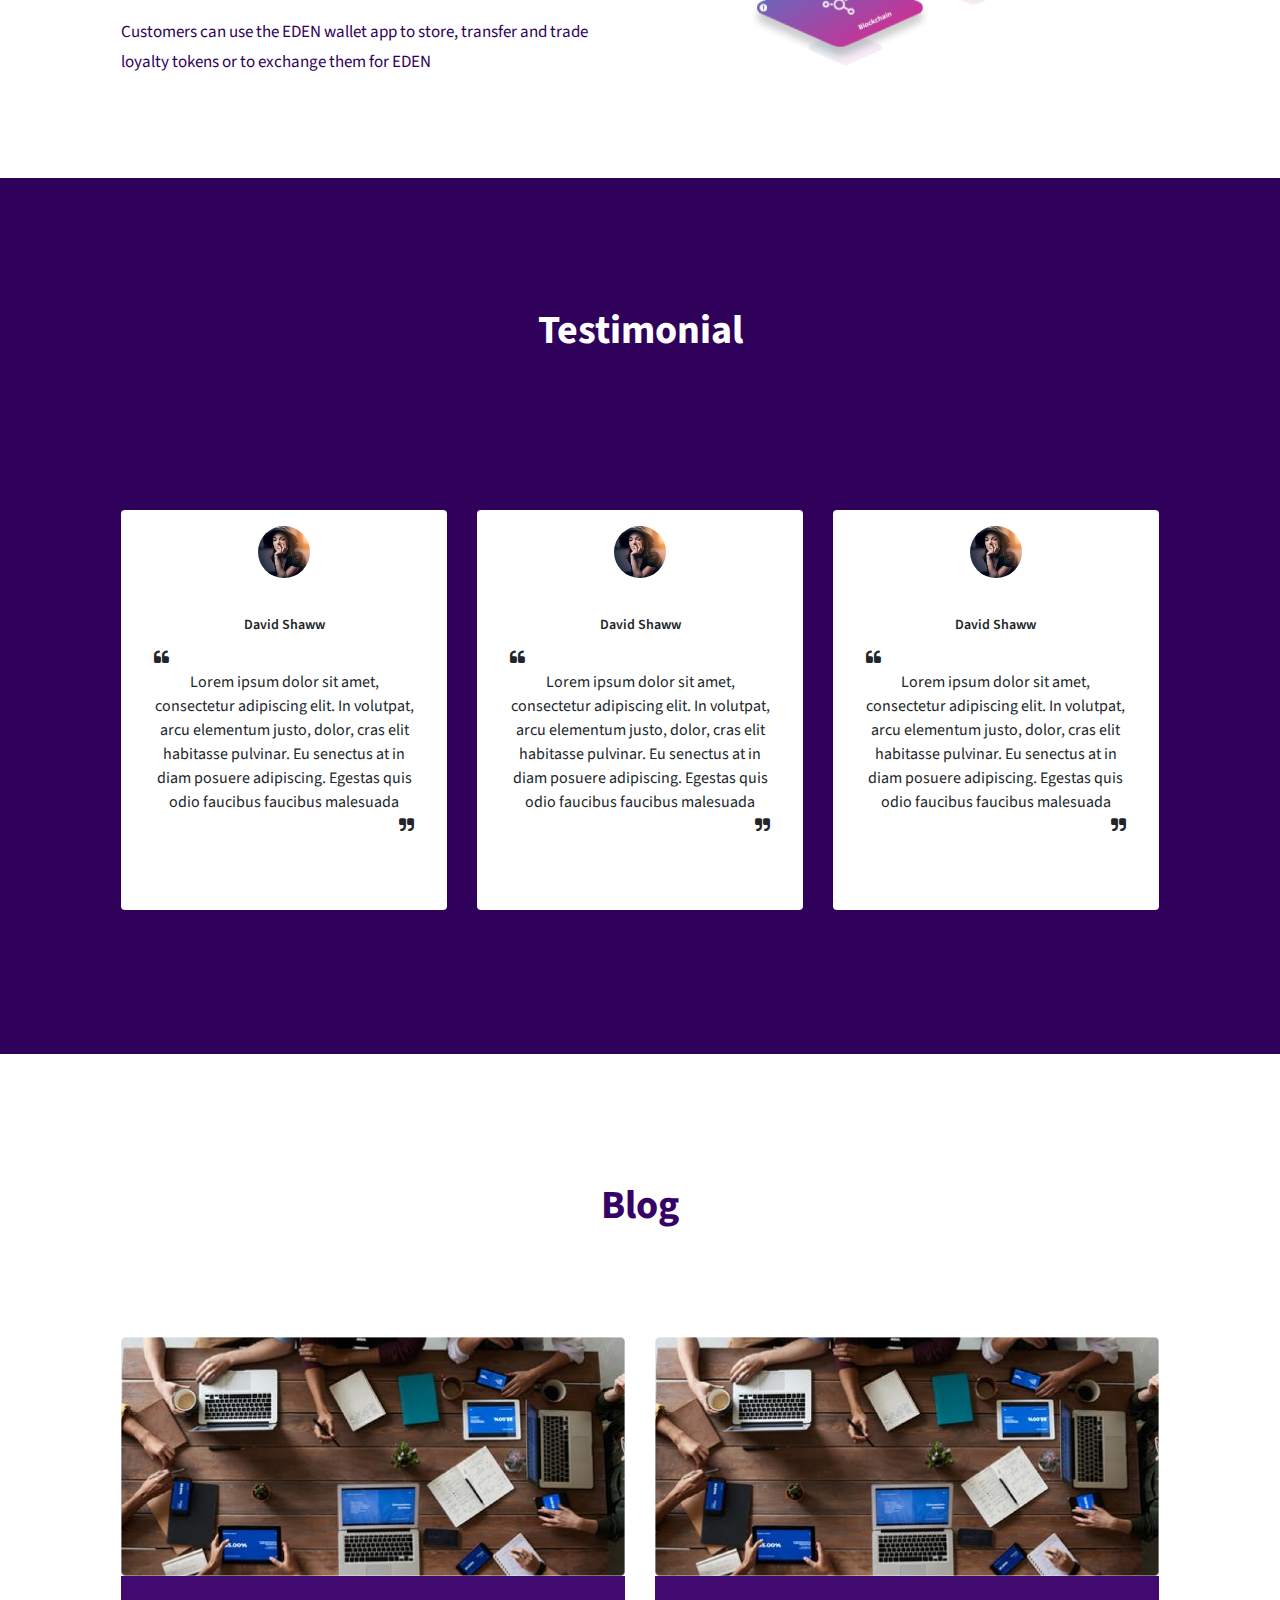
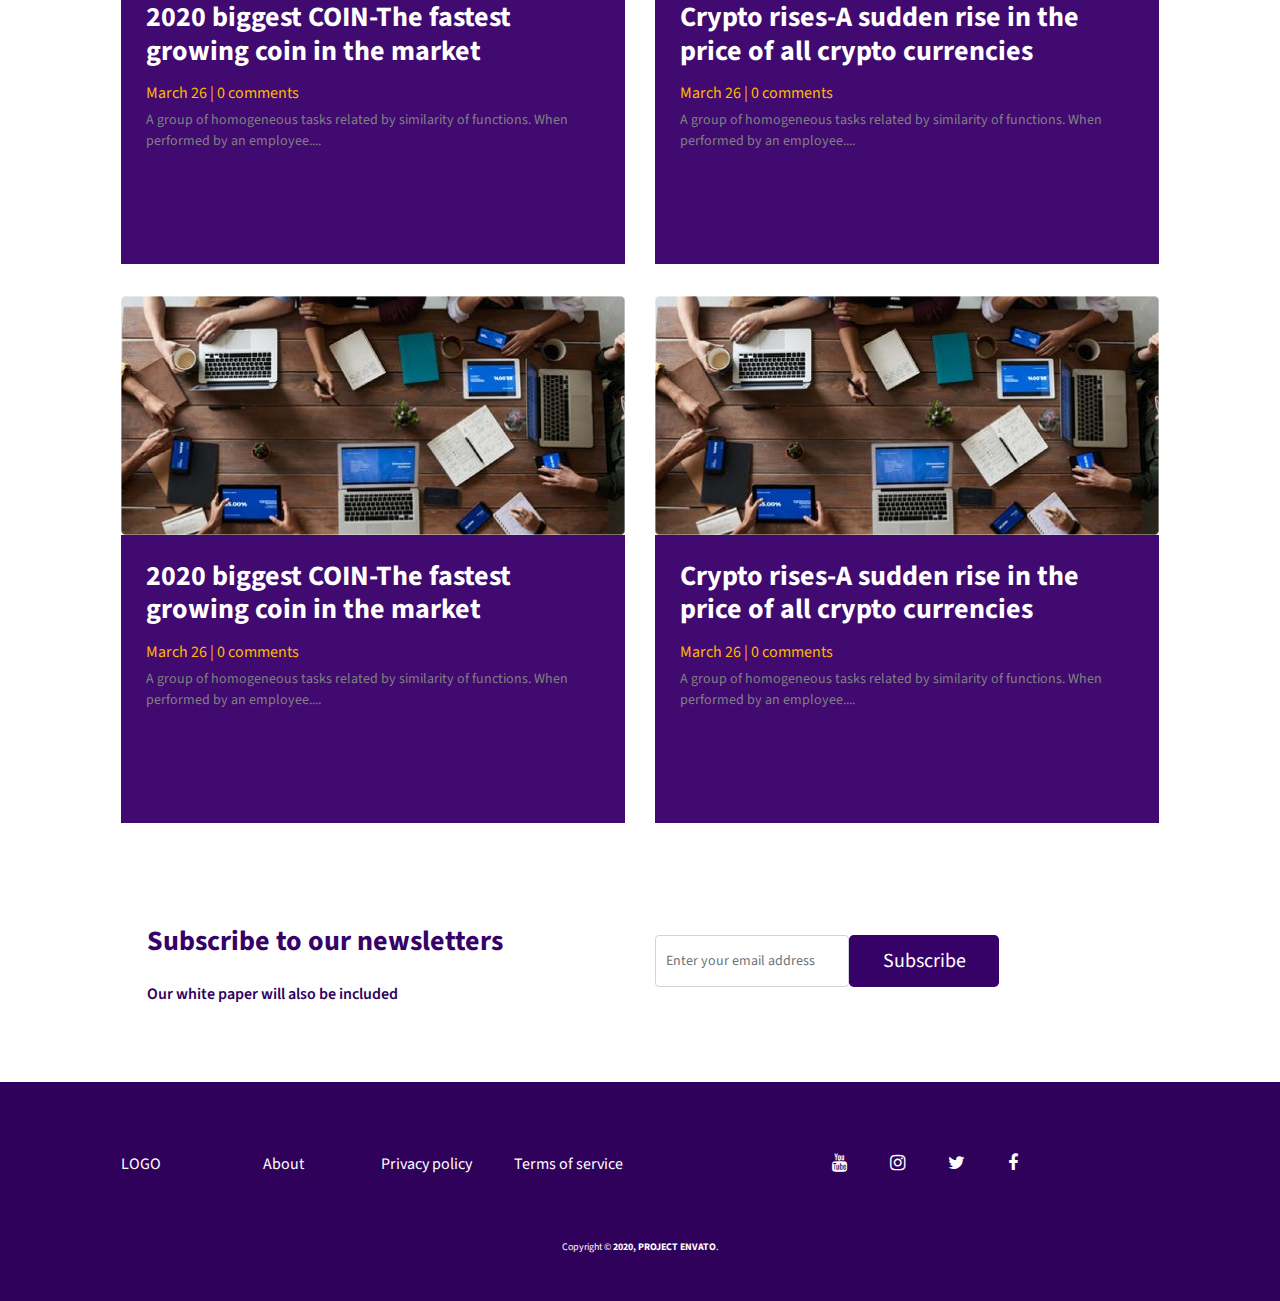
==== commit 3021b767: "#hamburger activated" ====
--- a/index.html
+++ b/index.html
@@ -13,7 +13,7 @@
     <!-- fontawesome css link-->
     <link rel="stylesheet" href="https://cdnjs.cloudflare.com/ajax/libs/font-awesome/4.7.0/css/font-awesome.min.css" />
 
-    <link href="https://fonts.googleapis.com/css2?family=Montserrat&display=swap" rel="stylesheet">
+    <link href="https://fonts.googleapis.com/css2?family=Source+Sans+Pro&display=swap" rel="stylesheet">
     <!-- Boostrap CSS file -->
     <link rel="stylesheet" href="https://stackpath.bootstrapcdn.com/bootstrap/4.5.0/css/bootstrap.min.css">
 
@@ -32,21 +32,21 @@
                     <a class="navbar-brand logo_h" href="index.html">
                         <img src="images/Logo.png" alt="Crypto-World">
                     </a>
-                    <button class="navbar-toggler" type="button" data-toggle="collapse" data-target="#navbarSupportedContent" aria-controls="navbarSupportedContent" aria-expanded="false" aria-label="Toggle navigation">
-                    <span class="icon-bar"></span>
-                    <span class="icon-bar"></span>
-                    <span class="icon-bar"></span>
+                    <button class="navbar-toggler" type="button" data-toggle="collapse" data-target="#navbarNav" aria-controls="navbarNav" aria-expanded="false" aria-label="false" aria-label="Toggle navigation">
+                        <span class="first_Nav"></span>
+                        <span class="second_Nav"></span>
+                        <span class="third_Nav"></span>
                 </button>
                     <!-- Collect the nav links, forms, and other content for toggling -->
-                    <div class="collapse navbar-collapse offset" id="navbarSupportedContent">
+                    <div class="collapse navbar-collapse offset" id="navbarNav">
                         <ul class="nav navbar-nav menu_nav ml-auto">
                             <li class="nav-item"><a class="nav-link active" href="index.html">HOME</a></li>
                             <li class="nav-item"><a class="nav-link" href="#">TECHNOLOGY</a></li>
                             <li class="nav-item"><a class="nav-link" href="#">EXCHANGE</a></li>
                             <li class="nav-item"><a class="nav-link" href="#">BLOG</a></li>
                             <li class="nav-item"><a class="nav-link" href="#">CONTACT</a></li>
-                            <li class="nav-item"><a href="sign_in.html" class="nav-link btn btn-lg login">Login</a></li>
-                            <li class="nav-item"><a href="sign_up.html" class="nav-link btn btn-lg signup">SignUp</a></li>
+                            <li class="nav-item ins"><a href="sign_in.html" class="nav-link btn btn-lg login">Login</a></li>
+                            <li class="nav-item ins"><a href="sign_up.html" class="nav-link btn btn-lg signup">SignUp</a></li>
                         </ul>
                     </div>
                 </div>
@@ -478,13 +478,13 @@
     </footer>
     <!--================ End footer Area =================-->
 
+
+    <!-- jquery File -->
+    <script src="https://cdnjs.cloudflare.com/ajax/libs/jquery/3.5.1/jquery.min.js"></script>
     <!-- Javascript Library -->
     <script src="https://stackpath.bootstrapcdn.com/bootstrap/4.5.0/js/bootstrap.min.js"></script>
     <script src="https://stackpath.bootstrapcdn.com/bootstrap/4.5.0/js/bootstrap.bundle.min.js"></script>
 
-    <!-- jquery File -->
-    <script src="https://cdnjs.cloudflare.com/ajax/libs/jquery/3.5.1/jquery.min.js"></script>
-
     <!-- <script src="js/main.js"></script> -->
 
 </body>
--- a/css/landing_page.css
+++ b/css/landing_page.css
@@ -8,7 +8,7 @@
 }
 
 body {
-    font-family: "Montserrat", sans-serif;
+    font-family: "Source Sans Pro", sans-serif;
 }
 
 a {
@@ -34,7 +34,7 @@
 }
 
 .section_gap {
-    padding: 60px 0;
+    padding: 70px 0;
 }
 
 
@@ -89,9 +89,10 @@
 }
 
 .logo_h {
+    padding-top: 15px;
     padding-left: 20px;
-    width: 10%;
-    height: 10%;
+    width: 8%;
+    height: 8%;
 }
 
 .navbar-brand img {
@@ -99,6 +100,18 @@
     height: 100%;
 }
 
+.first_Nav {
+    width: 25px;
+}
+
+.second_Nav {
+    width: 23px;
+}
+
+.third_Nav {
+    width: 20px;
+}
+
 .header_area .navbar .nav .nav-item:last-child {
     margin: 0;
 }
@@ -110,6 +123,13 @@
 .navbar .container {
     padding-left: 3%;
     padding-right: 3%;
+}
+
+.navbar-toggler span {
+    margin: 3px 0;
+    height: 3px !important;
+    display: block;
+    background-color: #370267 !important;
 }
 
 .header_area .navbar .nav-item .btn {
@@ -124,6 +144,14 @@
     color: #30015b !important;
 }
 
+.main_menu span {
+    color: #370267;
+    padding-left: 2vw;
+    font-weight: 600;
+    font-size: 20px;
+    line-height: 24px;
+}
+
 
 /* ==== HERO SECTION ===== */
 
@@ -133,7 +161,7 @@
 }
 
 .banner_content {
-    padding-top: 15%;
+    padding-top: 10%;
     padding-left: 5%;
 }
 
@@ -198,7 +226,12 @@
 }
 
 .service_title h1 {
+    font-size: 40px;
     margin-bottom: 1%;
+}
+
+.service_title p {
+    font-size: 20px;
 }
 
 .service-details h4 {
@@ -210,10 +243,12 @@
 }
 
 .service-details p {
-    font-size: 13px;
+    font-size: 15px;
     line-height: 1.7;
     padding-bottom: 5%;
     height: 5rem;
+    width: 80%;
+    margin: auto;
 }
 
 .dt-link {
@@ -235,6 +270,14 @@
 .top-partners p,
 .top-partners h1 {
     color: #fff !important;
+}
+
+.top-partners p {
+    font-size: 20px;
+}
+
+.top-partners h1 {
+    font-size: 38px;
 }
 
 .jumia {
@@ -297,7 +340,9 @@
 
 .technology h1 {
     font-weight: bold;
-    padding-bottom: 5rem;
+    padding-bottom: 3rem;
+    margin-top: 0;
+    font-size: 40px;
 }
 
 .technology .container {
@@ -335,8 +380,9 @@
 
 .testimonial h1 {
     color: #fff;
-    padding-top: 5rem;
+    padding-top: 2rem;
     padding-bottom: 8rem;
+    font-size: 40px;
 }
 
 .testimonial-1 {
@@ -369,8 +415,9 @@
 
 .blog_area h1 {
     font-weight: bold;
-    padding-top: 5rem;
+    padding-top: 2rem;
     padding-bottom: 5rem;
+    font-size: 40px;
 }
 
 .blog_area .container {
@@ -475,6 +522,15 @@
         padding: 0;
         text-align: center;
         margin-bottom: 2rem;
+    }
+    .header_area .navbar .nav .nav-item {
+        margin: 0;
+    }
+    .navbar-collapse {
+        text-align: center;
+    }
+    .ins .login {
+        border: 0 !important;
     }
     .banner_content h2 {
         padding-top: 1rem;
@@ -525,10 +581,13 @@
     .service_title h1,
     .top-partners h1,
     .exchange-info h2 {
-        font-size: 25px;
+        font-size: 30px;
     }
     .banner_content {
         padding-top: 0;
+    }
+    .hero_img {
+        padding-top: 2rem;
     }
     .exchange-info {
         padding-top: 0;
@@ -562,7 +621,10 @@
     }
     .service-details p {
         padding: 0;
-        height: 3rem;
+        height: 4rem;
+    }
+    .service-thumb {
+        margin-top: 1rem;
     }
     .single-blog {
         padding: 0 10px;
@@ -583,6 +645,13 @@
     .social-icons {
         padding-top: 1.5rem;
     }
+    .banner_content h2 {
+        line-height: 40px;
+    }
+    .banner_content p {
+        margin: 0;
+        padding-bottom: 2rem;
+    }
 }
 
 @media (max-width: 450px) {
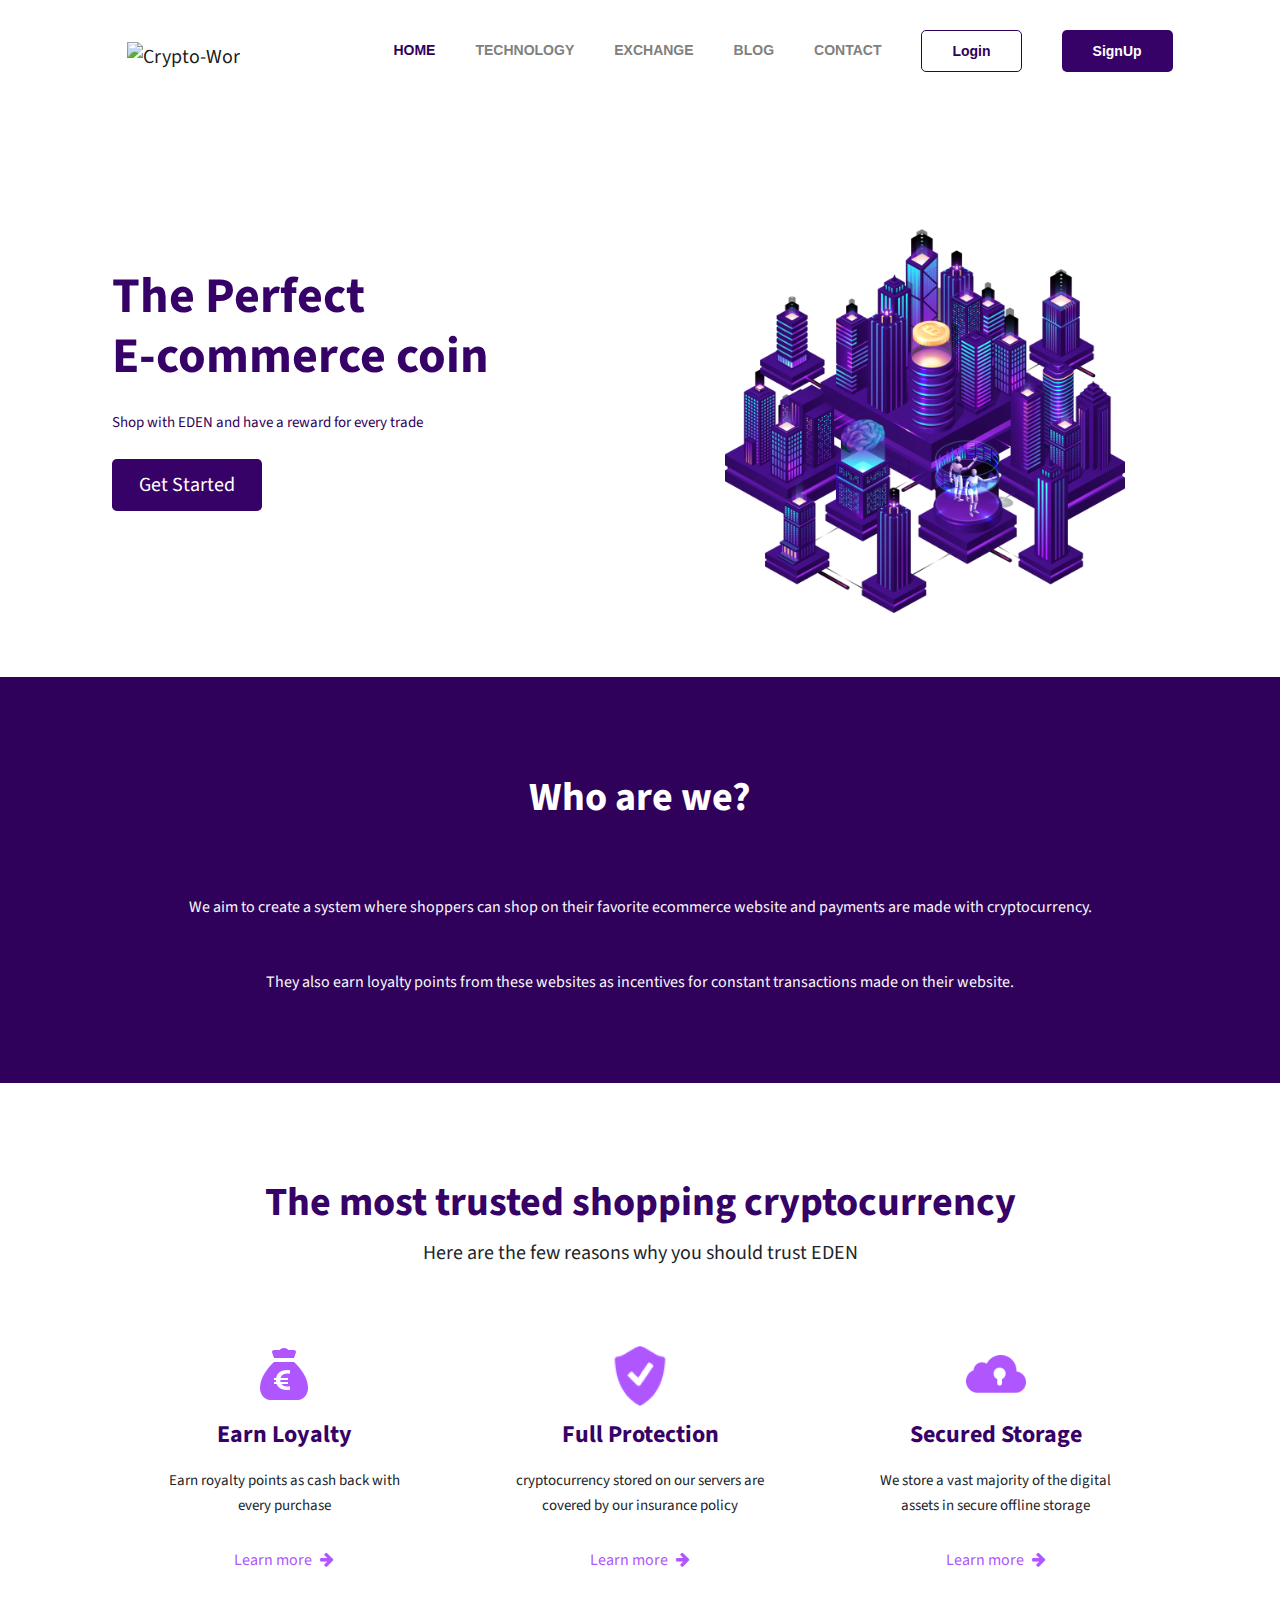
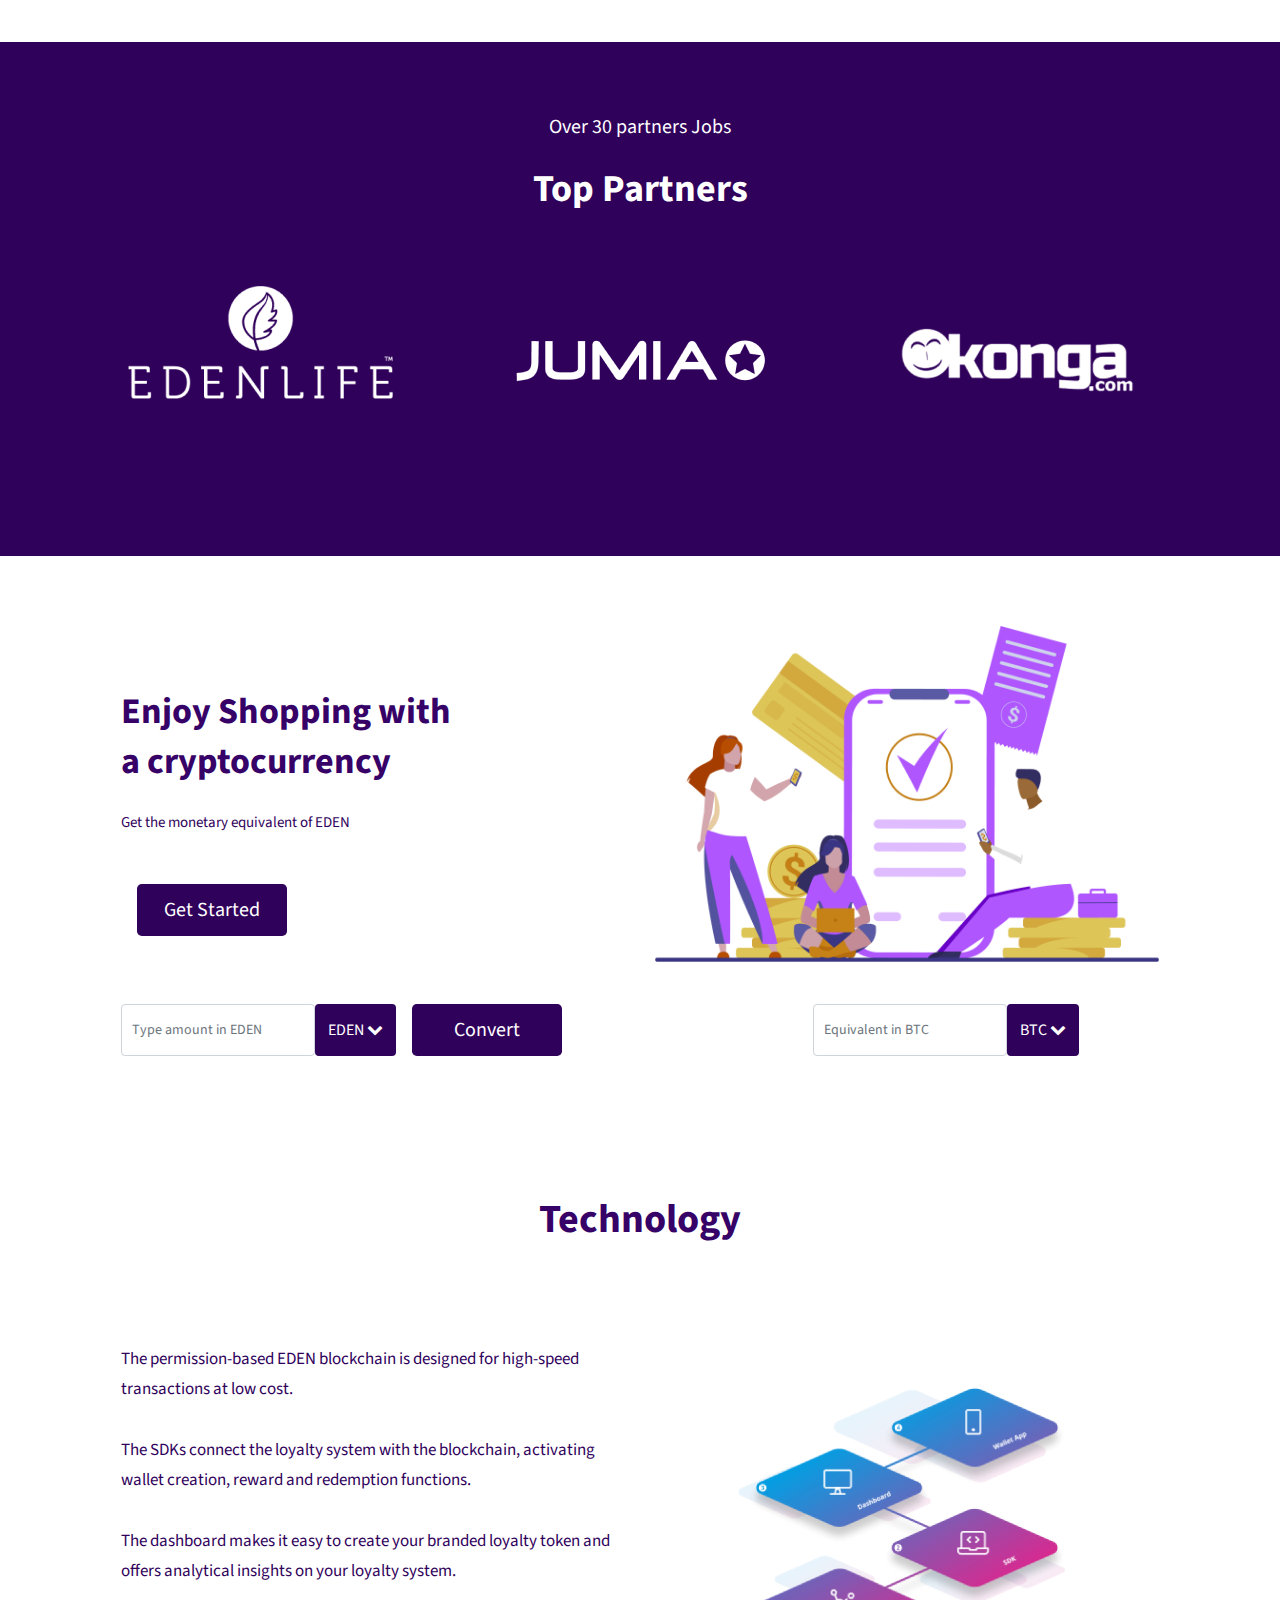
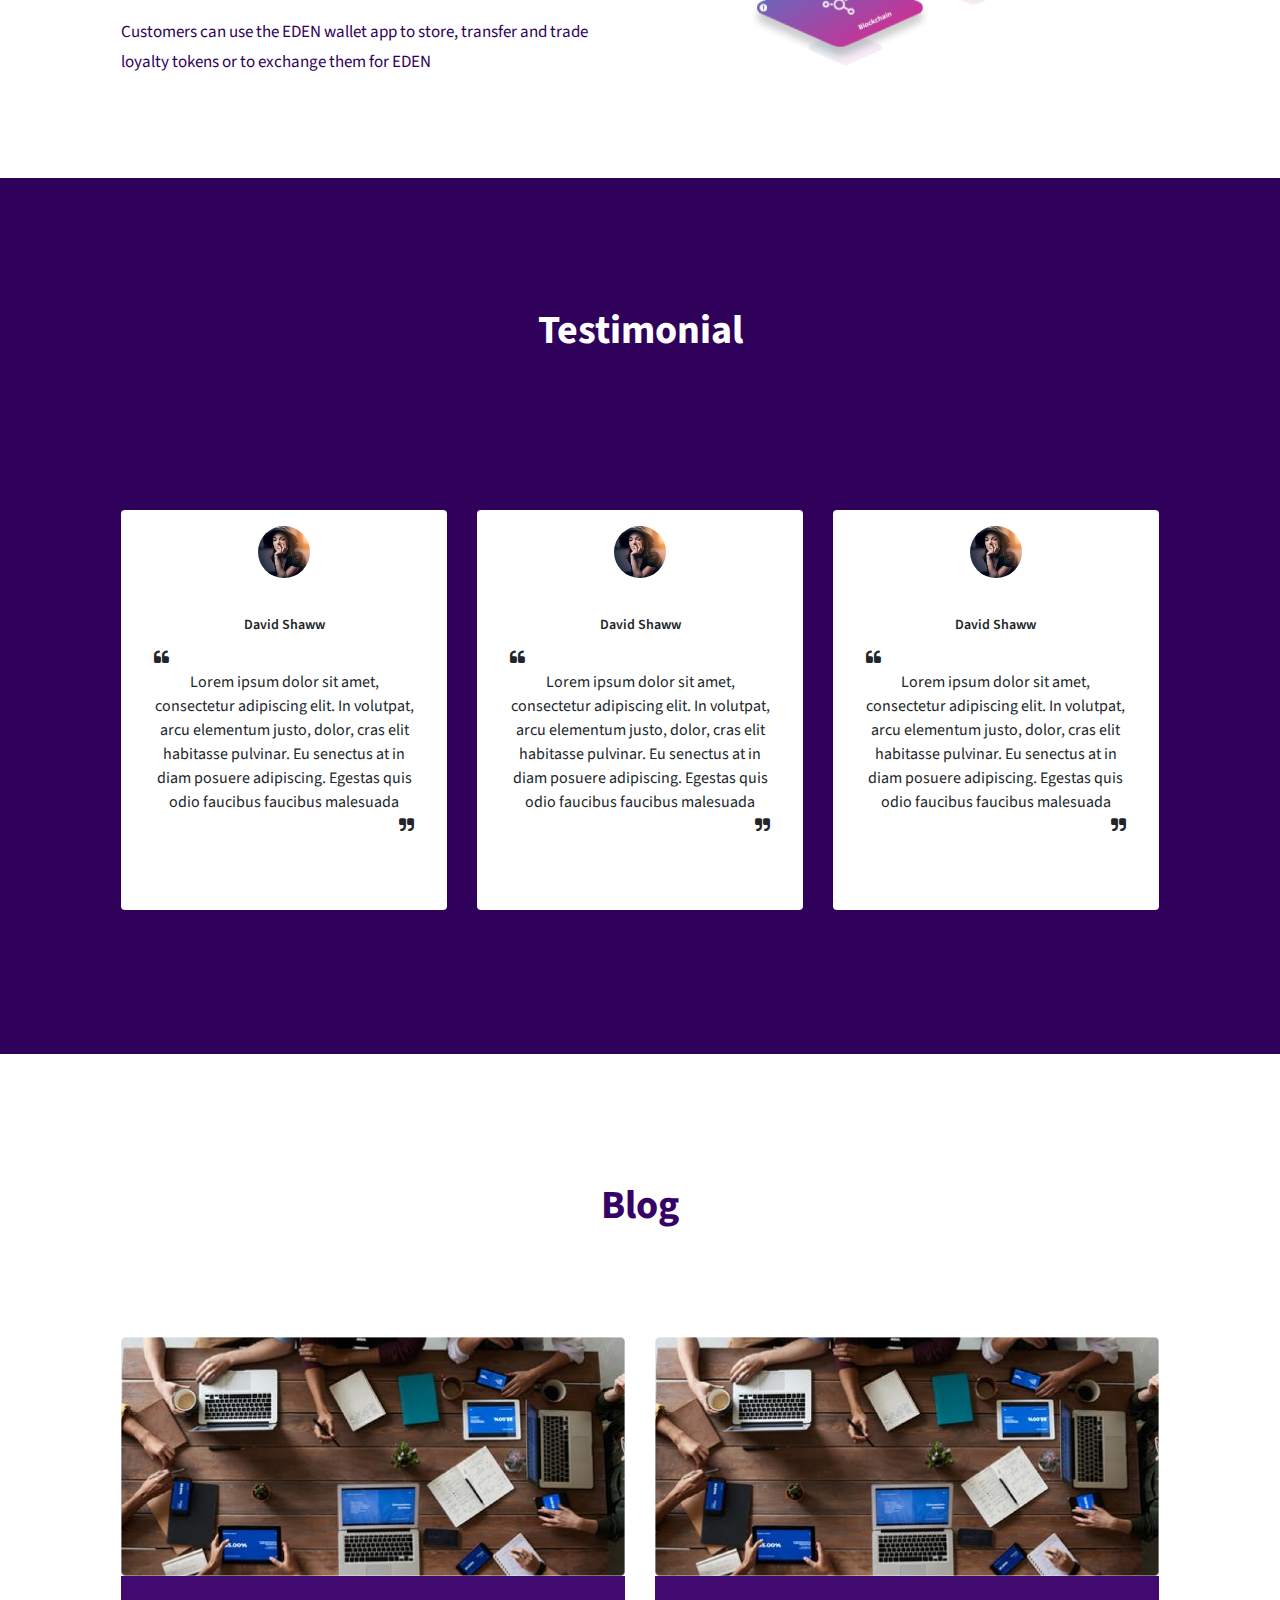
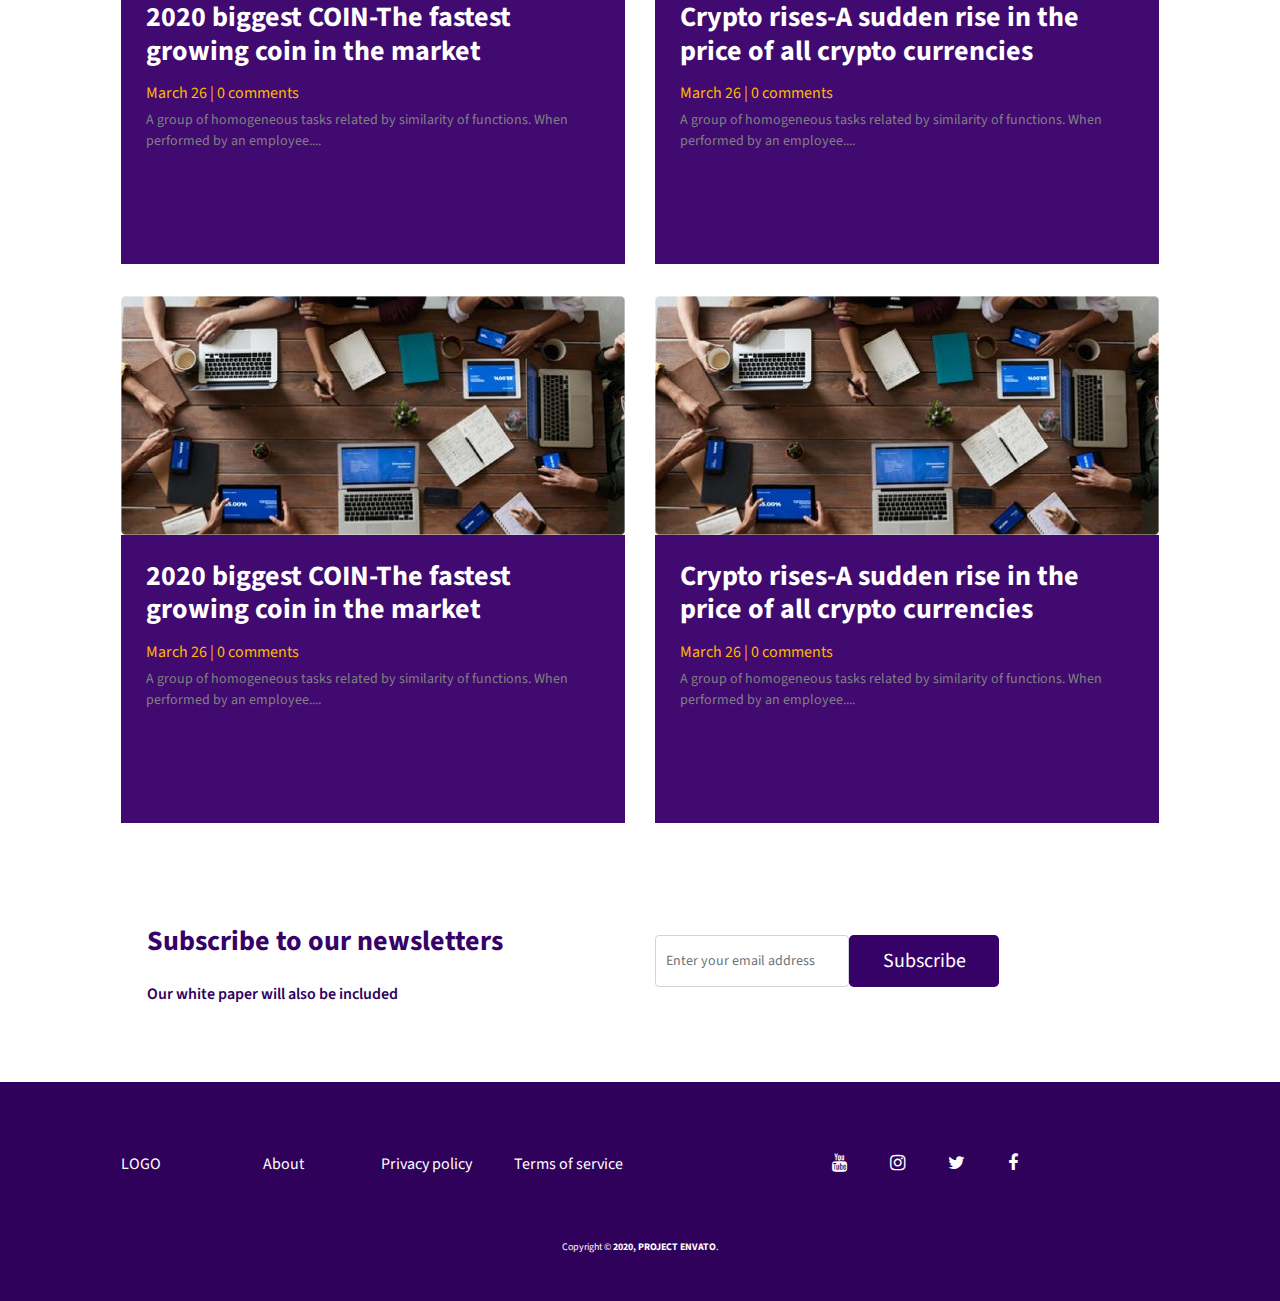
==== commit 55739856: "#header page adjusted" ====
--- a/index.html
+++ b/index.html
@@ -33,9 +33,9 @@
                         <img src="images/Logo.png" alt="Crypto-World">
                     </a>
                     <button class="navbar-toggler" type="button" data-toggle="collapse" data-target="#navbarNav" aria-controls="navbarNav" aria-expanded="false" aria-label="false" aria-label="Toggle navigation">
-                        <span class="first_Nav"></span>
-                        <span class="second_Nav"></span>
-                        <span class="third_Nav"></span>
+                        <span class="icon-bar"></span>
+                        <span class="icon-bar"></span>
+                        <span class="icon-bar"></span>
                 </button>
                     <!-- Collect the nav links, forms, and other content for toggling -->
                     <div class="collapse navbar-collapse offset" id="navbarNav">
@@ -61,6 +61,9 @@
             <div class="banner_inner">
                 <div class="container">
                     <div class="row d-flex justify-content-center">
+                        <div class="col-sm-12">
+                            <span class="mobile"><img src="images/image 1.png" class="img-fluid" alt="Crypto-World"></span>
+                        </div>
                         <div class="col-md-6 col-sm-12">
                             <div class="banner_content">
                                 <h2>
--- a/css/landing_page.css
+++ b/css/landing_page.css
@@ -37,6 +37,10 @@
     padding: 70px 0;
 }
 
+.mobile {
+    display: none;
+}
+
 
 /* ==== BUTTON === */
 
@@ -74,7 +78,7 @@
 }
 
 .header_area .navbar .nav .nav-item .nav-link {
-    font: 600 12px/40px "Montserrat", sans-serif;
+    font: 600 14px/40px "Montserrat", sans-serif;
     color: #808080;
     padding: 0px;
     display: inline-block;
@@ -100,16 +104,8 @@
     height: 100%;
 }
 
-.first_Nav {
+.icon-bar {
     width: 25px;
-}
-
-.second_Nav {
-    width: 23px;
-}
-
-.third_Nav {
-    width: 20px;
 }
 
 .header_area .navbar .nav .nav-item:last-child {
@@ -521,7 +517,12 @@
     .banner_content {
         padding: 0;
         text-align: center;
+        margin-top: 3rem;
         margin-bottom: 2rem;
+    }
+    .hero_banner_area {
+        margin: 0;
+        margin-top: 2rem;
     }
     .header_area .navbar .nav .nav-item {
         margin: 0;
@@ -583,11 +584,34 @@
     .exchange-info h2 {
         font-size: 30px;
     }
+    .logo_h {
+        width: 12%;
+        height: 12%;
+    }
+    .ins .login {
+        border: 0 !important;
+    }
+    .header_area .navbar .nav .nav-item {
+        margin: 0;
+    }
+    .navbar-collapse {
+        text-align: center;
+    }
     .banner_content {
         padding-top: 0;
     }
     .hero_img {
-        padding-top: 2rem;
+        display: none;
+    }
+    .mobile {
+        width: 250px;
+        height: auto;
+        margin: auto;
+        display: block;
+        padding-bottom: 2rem;
+    }
+    .hero_banner_area {
+        margin: 0;
     }
     .exchange-info {
         padding-top: 0;
@@ -661,4 +685,13 @@
     .banner_content {
         margin-bottom: 2rem;
     }
+    .logo_h {
+        padding: 0;
+        padding-top: 1rem;
+        min-width: 13%;
+        min-height: auto;
+    }
+    .mobile {
+        display: none;
+    }
 }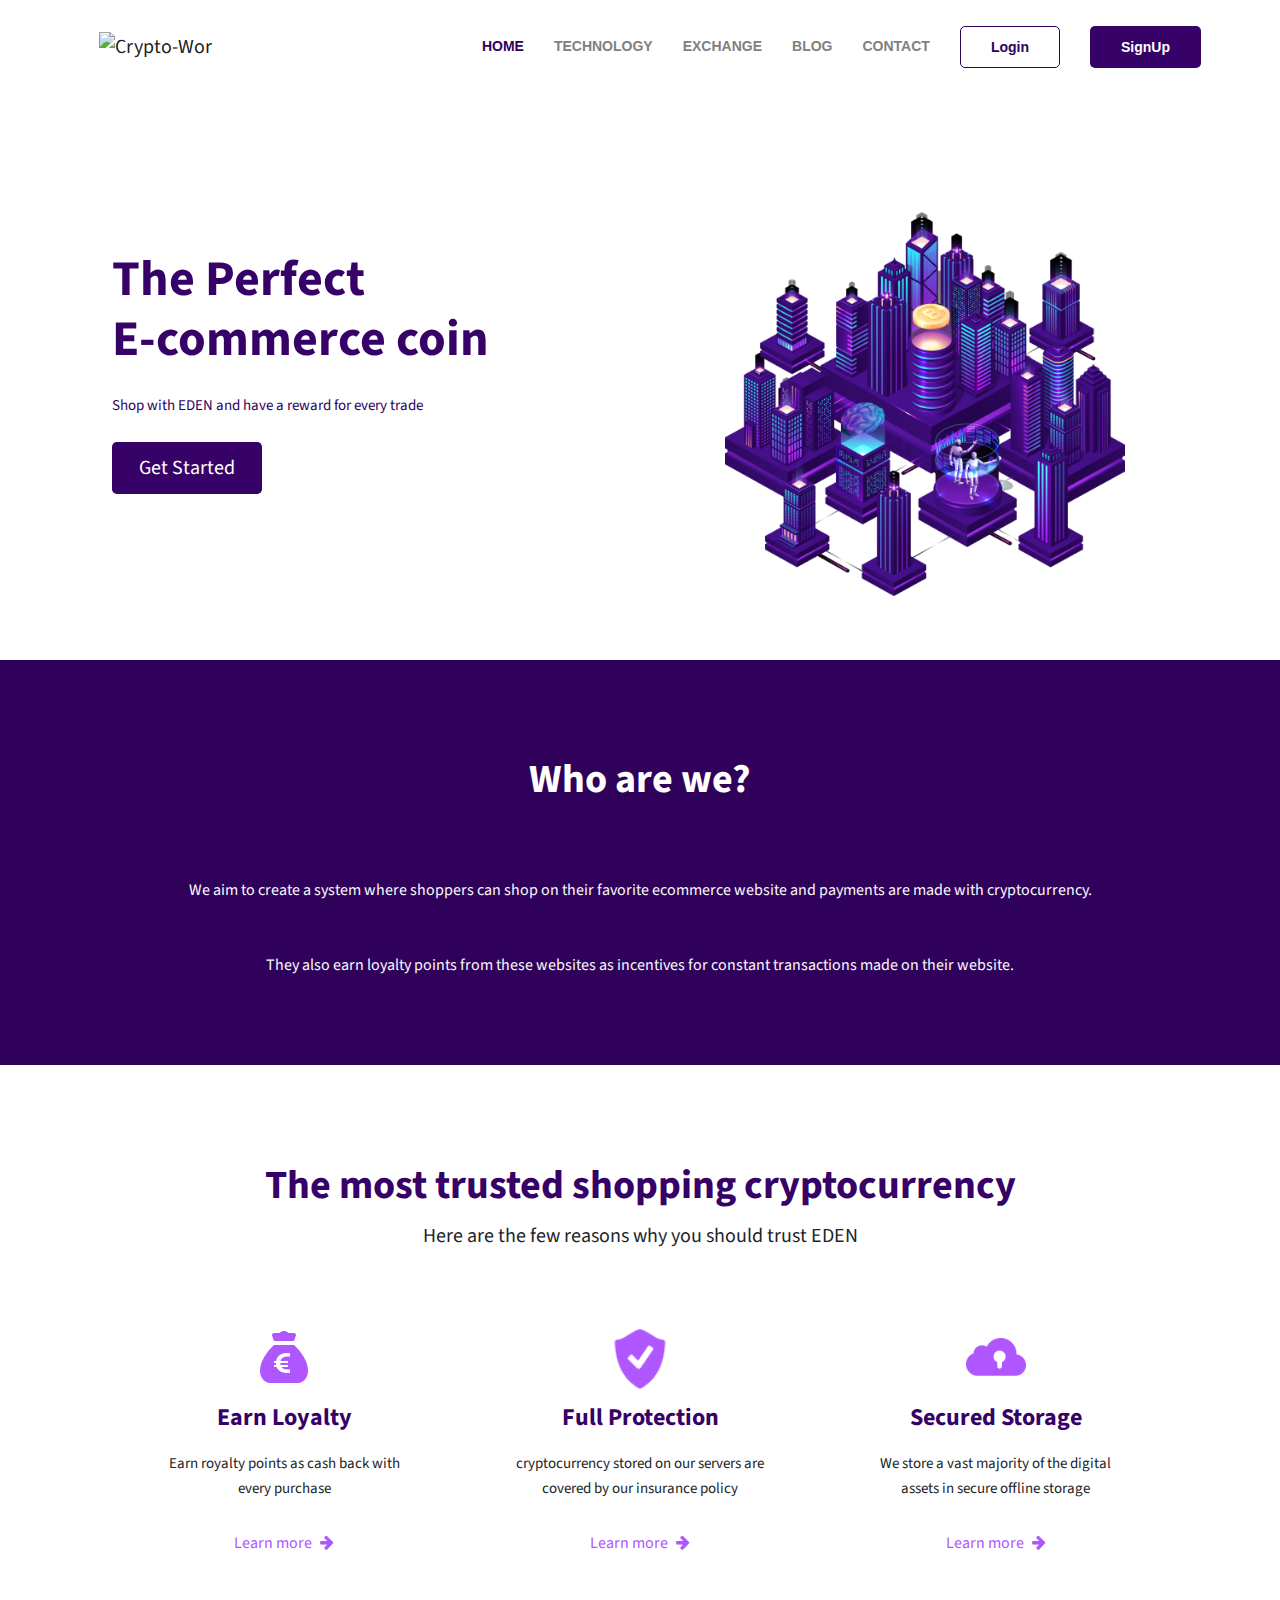
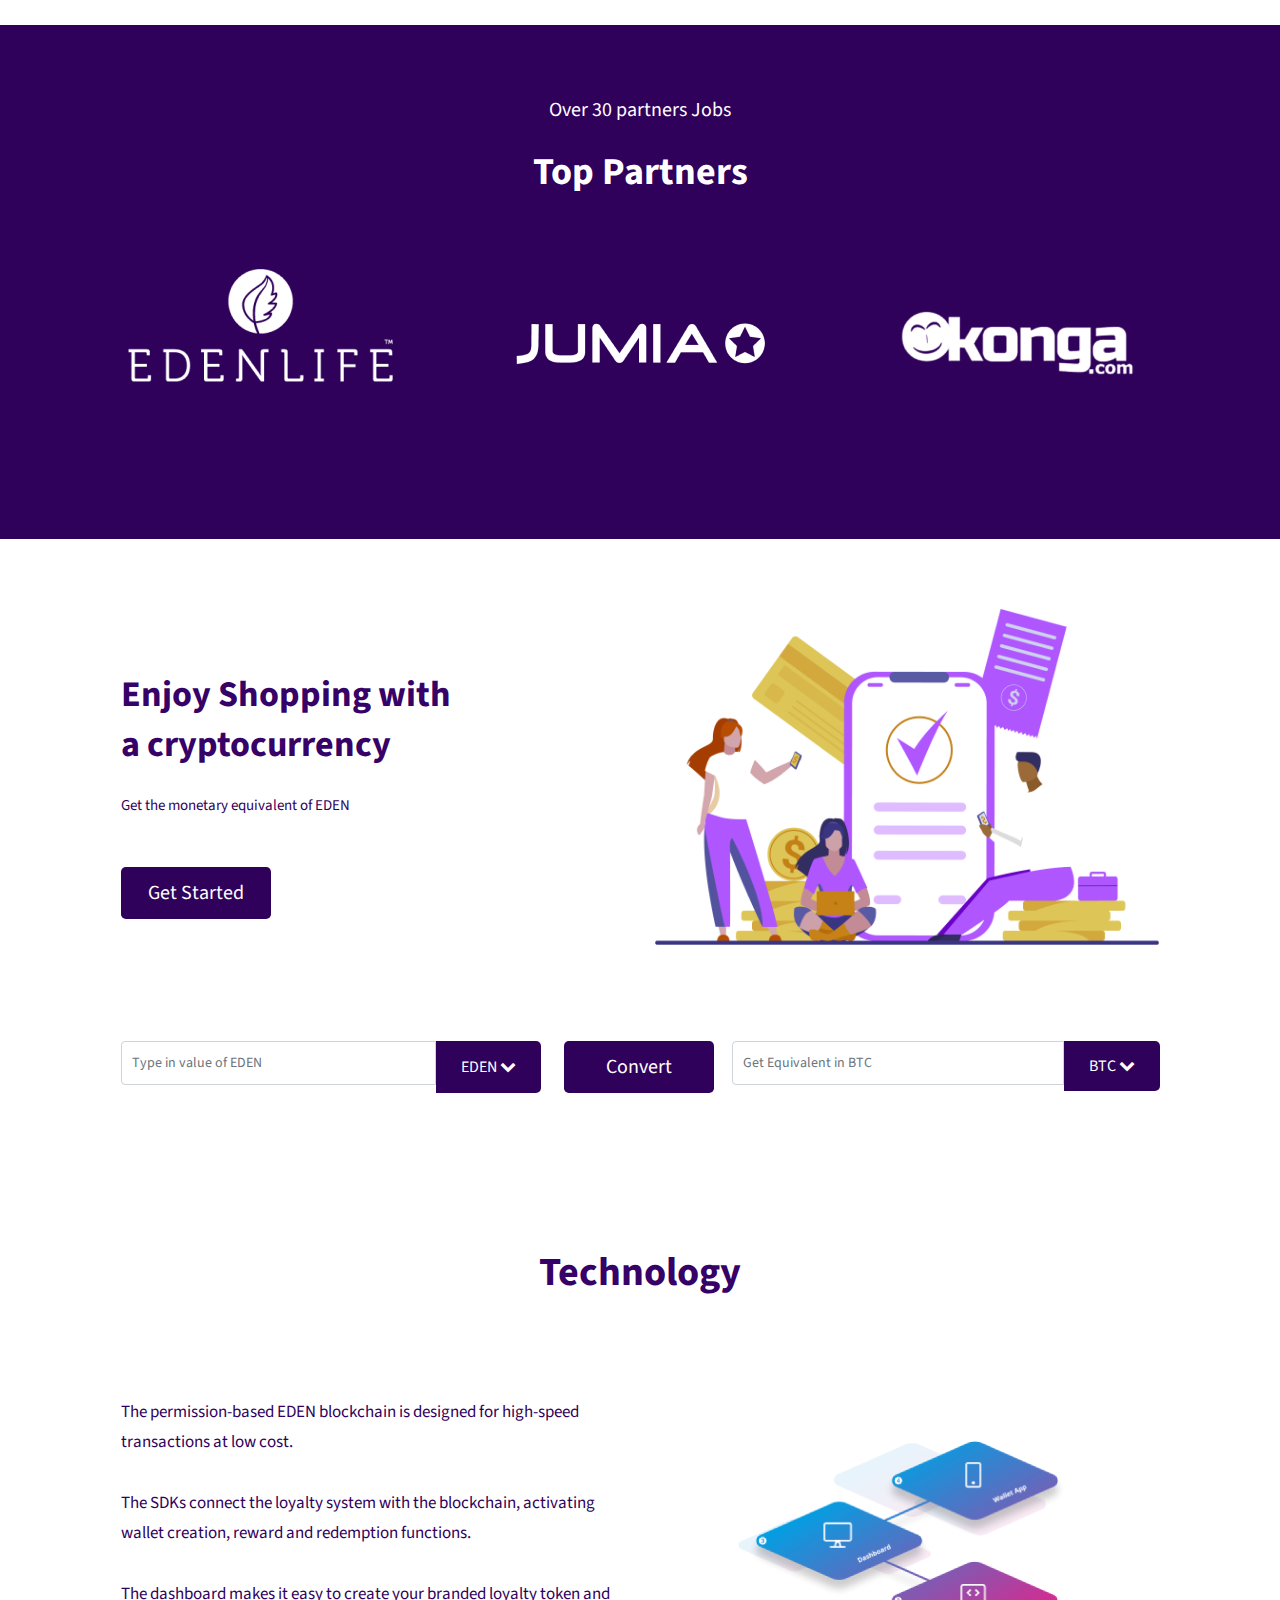
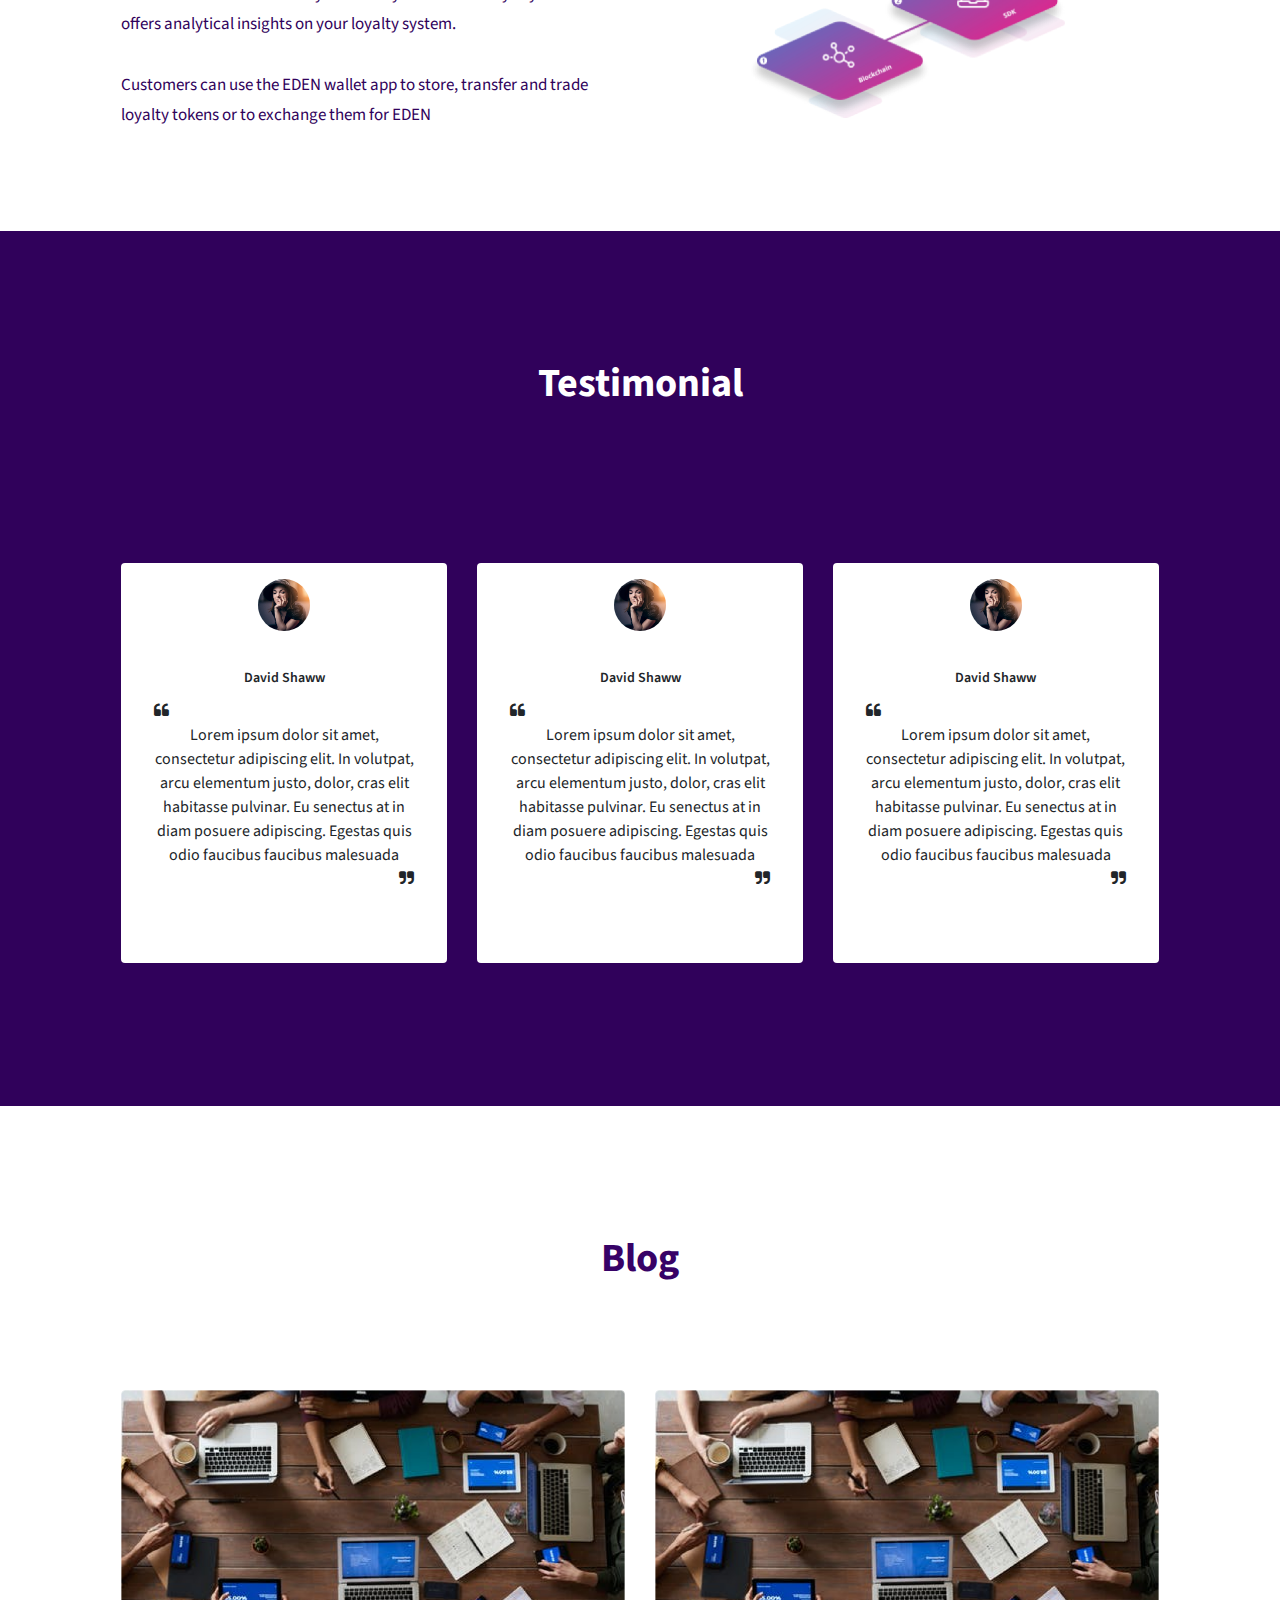
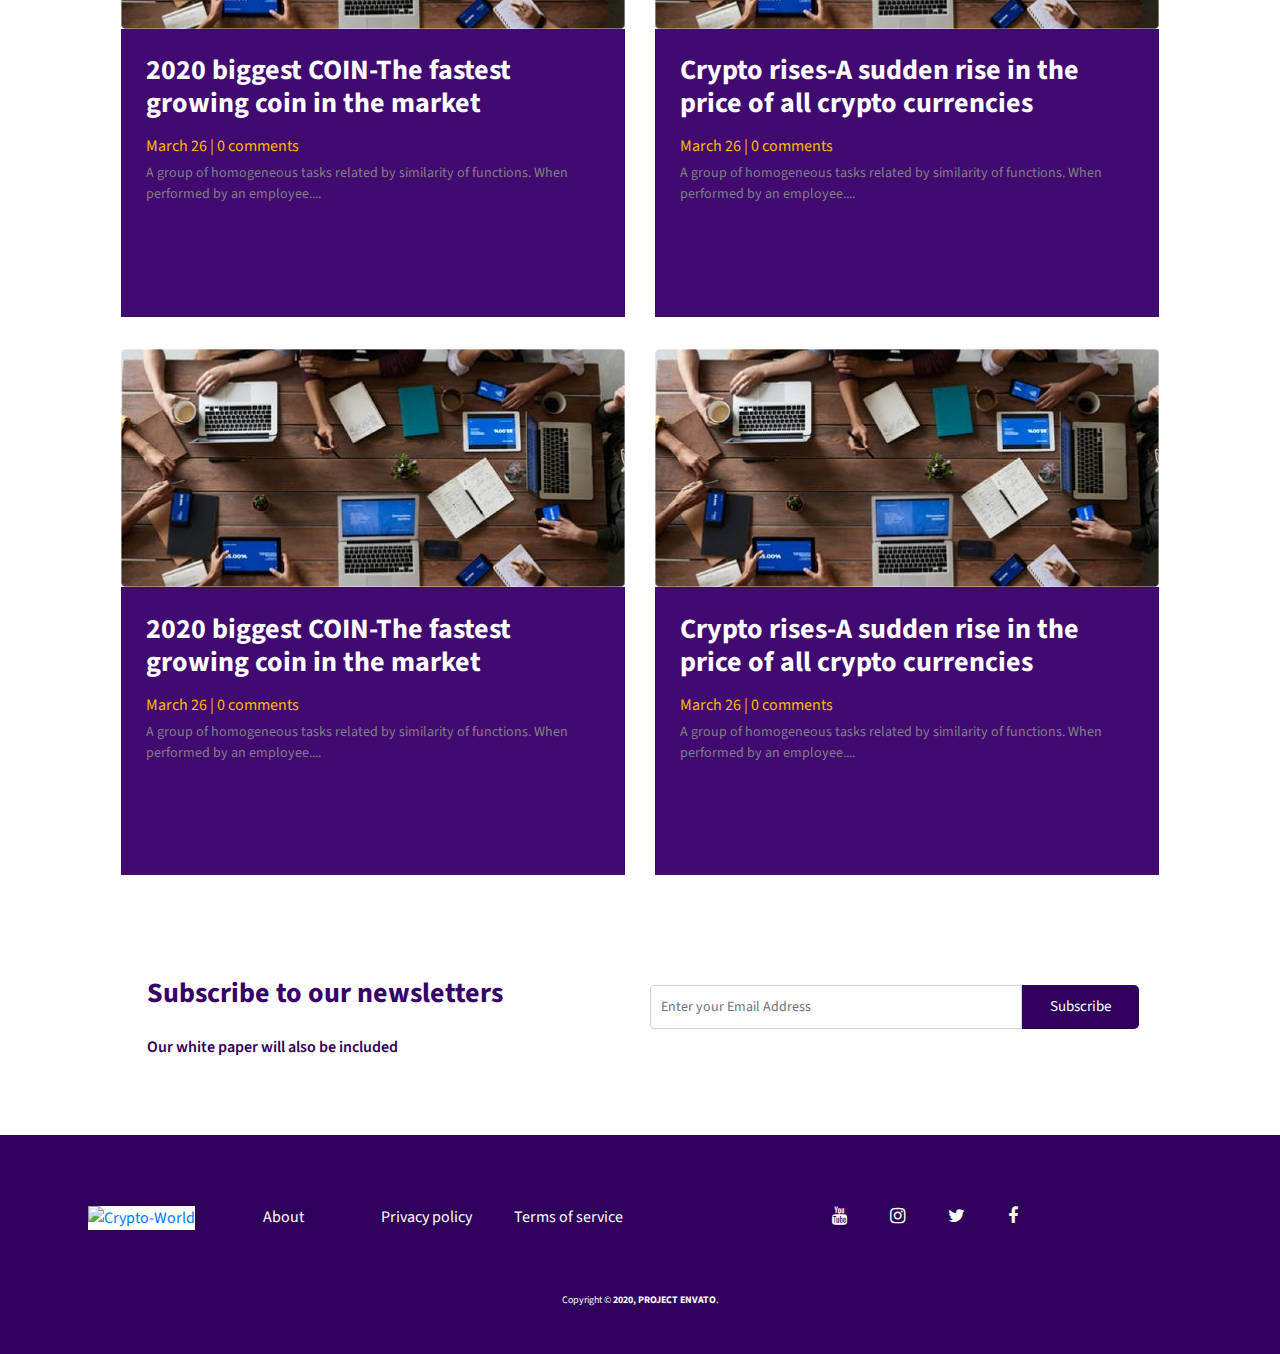
==== commit e252efe0: "#updated site complete" ====
--- a/index.html
+++ b/index.html
@@ -27,10 +27,10 @@
         <div class="main_menu">
             <!-- === Navbar section === -->
             <nav class="navbar navbar-expand-lg navbar-light">
-                <div class="container">
+                <div class="container-fluid">
                     <!-- Brand and toggle get grouped for better mobile display -->
                     <a class="navbar-brand logo_h" href="index.html">
-                        <img src="images/Logo.png" alt="Crypto-World">
+                        <img src="./images/Logo.png" alt="Crypto-World">
                     </a>
                     <button class="navbar-toggler" type="button" data-toggle="collapse" data-target="#navbarNav" aria-controls="navbarNav" aria-expanded="false" aria-label="false" aria-label="Toggle navigation">
                         <span class="icon-bar"></span>
@@ -218,19 +218,39 @@
                     <span class="exchange_img"><img src="images/exchange.png" class="img-fluid" alt="Crypto-World"></span>
                 </div>
                 <div class="col-sm-12">
-                    <form target="_blank" novalidate="true" action="#" method="get" class="form-inline">
-                        <div class="d-flex flex-row col-lg-8 col-md-7 col-sm-12">
-                            <input class="form-control" name="text" placeholder="Type amount in EDEN" required="required" type="text">
-                            <button class="click-btn btn btn-default"><span class="lnr lnr-location" aria-hidden="true"> EDEN
-                                <i class="fa fas fas fa-chevron-down"></i>
-                            </span></button>
-                            <a href="#" class="btn btn-lg primary-btn">Convert </a>
-                        </div>
-                        <div class="d-flex flex-row col-lg-4 col-md-3 col-sm-12">
-                            <input class="form-control" name="text" placeholder="Equivalent in BTC" required="required" type="text">
-                            <button class="click-btn btn btn-default"><span class="lnr lnr-location" aria-hidden="true"> BTC
-                                <i class="fa fas fas fa-chevron-down"></i>
-                            </span></button>
+                    <form target="_blank" novalidate="true" action="#" method="get">
+                        <div class="form-row mt-5 pt-5">
+                            <div class="col-lg-7 col-md-7 mb-3">
+                                <div class="input-group">
+                                    <input type="text" class="form-control" id="" placeholder="Type in value of EDEN" required>
+                                    <div class="invalid-tooltip">
+                                        Put in conversion value.
+                                    </div>
+                                    <div class="input-group-prepend">
+                                        <span class="input-group-text" id="">
+                                            <button class="click-btn btn btn-default"> EDEN
+                                                <i class="fa fas fas fa-chevron-down"></i> 
+                                        </button>
+                                        </span>
+                                    </div>
+                                    <button type="submit" class="btn btn-lg ml-4 primary-btn">Convert</button>
+                                </div>
+                            </div>
+                            <div class="col-lg-5 col-md-5 mb-3">
+                                <div class="input-group">
+                                    <input type="text" class="form-control" id="" placeholder="Get Equivalent in BTC" required>
+                                    <div class="invalid-tooltip">
+                                        Put in conversion value.
+                                    </div>
+                                    <div class="input-group-prepend">
+                                        <span class="input-group-text" id="">
+                                            <button class="click-btn btn btn-default"> BTC
+                                                <i class="fa fas fas fa-chevron-down"></i> 
+                                        </button>
+                                        </span>
+                                    </div>
+                                </div>
+                            </div>
                         </div>
                     </form>
                 </div>
@@ -424,10 +444,20 @@
                     <p class="wh-paper">Our white paper will also be included</p>
                 </div>
                 <div class="col-md-6 col-sm-12">
-                    <form target="_blank" novalidate="true" class="form-inline" action="#" method="get" class="form-inline">
-                        <div class="d-flex flex-row form-line col-sm-12">
-                            <input class="form-control" name="EMAIL" placeholder="Enter your email address" required="required" type="email">
-                            <button class="click-btn btn btn-lg primary-btn"> Subscribe </button>
+                    <form target="_blank" validate="true" action="#" method="get">
+                        <div class="form-row">
+                            <div class="input-group mt-2">
+                                <input type="text" class="form-control" id="" placeholder="Enter your Email Address" required>
+                                <div class="invalid-tooltip">
+                                    Fill in your email address.
+                                </div>
+                                <div class="input-group-prepend">
+                                    <span class="input-group-text" id="">
+                                            <button class="click-btn btn btn-default"> Subscribe
+                                        </button>
+                                        </span>
+                                </div>
+                            </div>
                         </div>
                     </form>
                 </div>
@@ -444,8 +474,7 @@
                         <div class="col-lg-6 col-md-6 text-center">
                             <div class="row">
                                 <div class="col-lg-3 col-md-3 col-sm-3">
-                                    <p><a href="#">LOGO</a>
-                                        <p>
+                                    <span><a href="http://index.html"><img src="./images/Logo.png" alt="Crypto-World"> </a> </span>
                                 </div>
                                 <div class="col-lg-3 col-md-3 col-sm-3">
                                     <p><a href="#">About</a></<p>
@@ -481,13 +510,12 @@
     </footer>
     <!--================ End footer Area =================-->
 
-
+    <!-- Javascript Library -->
     <!-- jquery File -->
     <script src="https://cdnjs.cloudflare.com/ajax/libs/jquery/3.5.1/jquery.min.js"></script>
-    <!-- Javascript Library -->
+    <!-- bootstrap -->
     <script src="https://stackpath.bootstrapcdn.com/bootstrap/4.5.0/js/bootstrap.min.js"></script>
     <script src="https://stackpath.bootstrapcdn.com/bootstrap/4.5.0/js/bootstrap.bundle.min.js"></script>
-
     <!-- <script src="js/main.js"></script> -->
 
 </body>
--- a/css/landing_page.css
+++ b/css/landing_page.css
@@ -68,13 +68,13 @@
 
 .header_area .navbar {
     background: transparent;
-    padding-top: 2%;
+    padding: 2% 5% 0;
     border: 0px;
     border-radius: 0px;
 }
 
 .header_area .navbar .nav .nav-item {
-    margin-right: 40px;
+    margin-right: 30px;
 }
 
 .header_area .navbar .nav .nav-item .nav-link {
@@ -93,7 +93,7 @@
 }
 
 .logo_h {
-    padding-top: 15px;
+    padding-top: 5px;
     padding-left: 20px;
     width: 8%;
     height: 8%;
@@ -323,12 +323,18 @@
 }
 
 .exchange .primary-btn {
-    margin-left: 1rem;
-    margin-right: 1rem;
+    margin-right: 8px;
 }
 
 .form-control {
-    padding: 25px 10px;
+    padding: 21px 10px;
+}
+
+.input-group-text {
+    border: 0 !important;
+    background-color: #30015b;
+    border-top-right-radius: 5px !important;
+    border-bottom-right-radius: 5px !important;
 }
 
 
@@ -468,6 +474,12 @@
     padding: 0;
 }
 
+.news-letter .btn {
+    color: #fff;
+    padding: 0 15px;
+    font-size: 15px;
+}
+
 .form-inline {
     padding-top: 10px;
 }
@@ -487,6 +499,17 @@
 
 .footer_link p a {
     color: #fff;
+}
+
+.footer_link span img {
+    background-color: #fff;
+    width: 30%;
+    height: auto;
+}
+
+.footer_link span {
+    height: 20px;
+    overflow: hidden;
 }
 
 .footer_link .social-icons a:not(:last-child) {
@@ -558,6 +581,9 @@
     }
     .container {
         padding: 0 !important;
+    }
+    .news-letter .container {
+        padding: 0 3% 0 2% !important;
     }
     .service-thumb {
         margin-top: 10px;
@@ -617,6 +643,9 @@
         padding-top: 0;
         padding-bottom: 15px;
     }
+    .exchange .primary-btn {
+        margin-right: 0;
+    }
     .exchange-info p {
         margin: 0;
     }
@@ -637,9 +666,6 @@
     .technology-list p {
         text-align: center;
     }
-    .news-letter .primary-btn {
-        margin-left: 0.7rem;
-    }
     .right-image {
         display: none;
     }
@@ -678,7 +704,7 @@
     }
 }
 
-@media (max-width: 450px) {
+@media (max-width: 567px) {
     .hero_img {
         display: none;
     }
@@ -694,4 +720,13 @@
     .mobile {
         display: none;
     }
+    navbar-brand {
+        width: 60px;
+    }
+    .login {
+        margin-bottom: 20px;
+    }
+    .footer_link span {
+        display: none;
+    }
 }